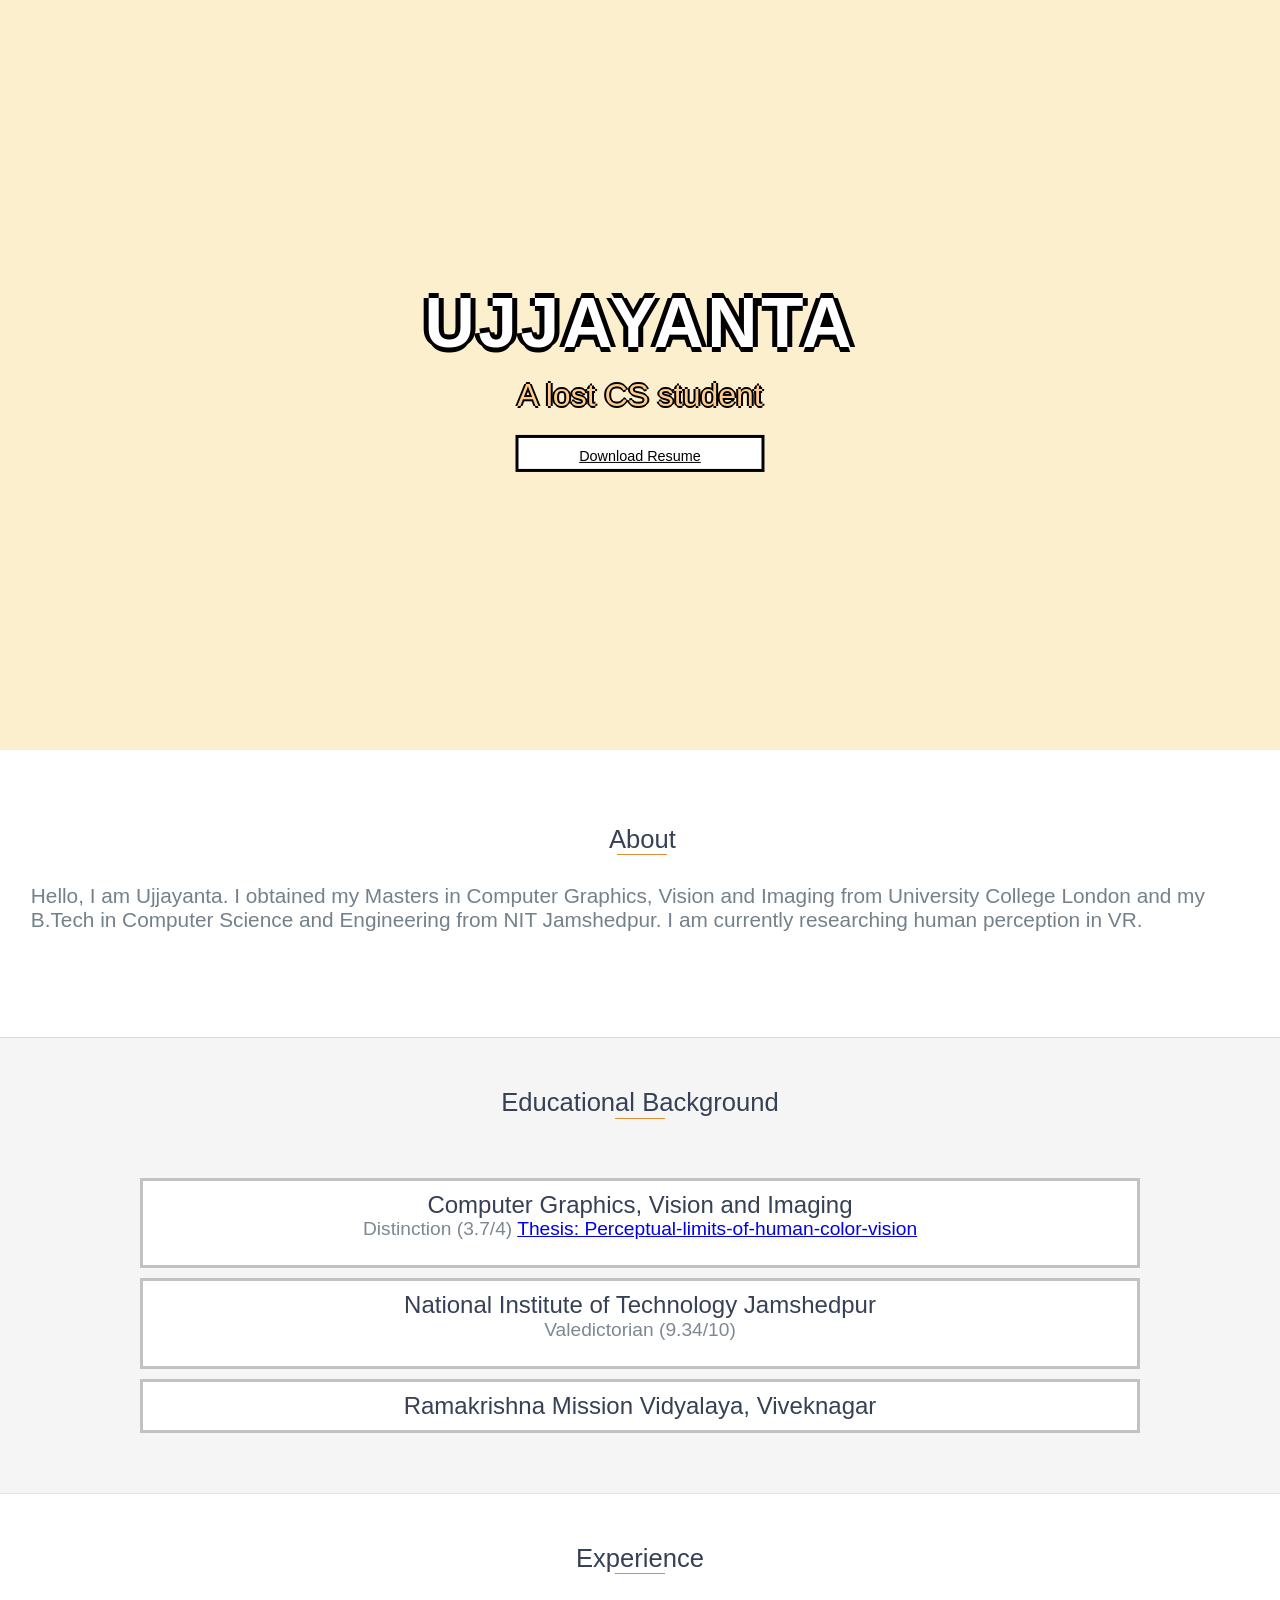
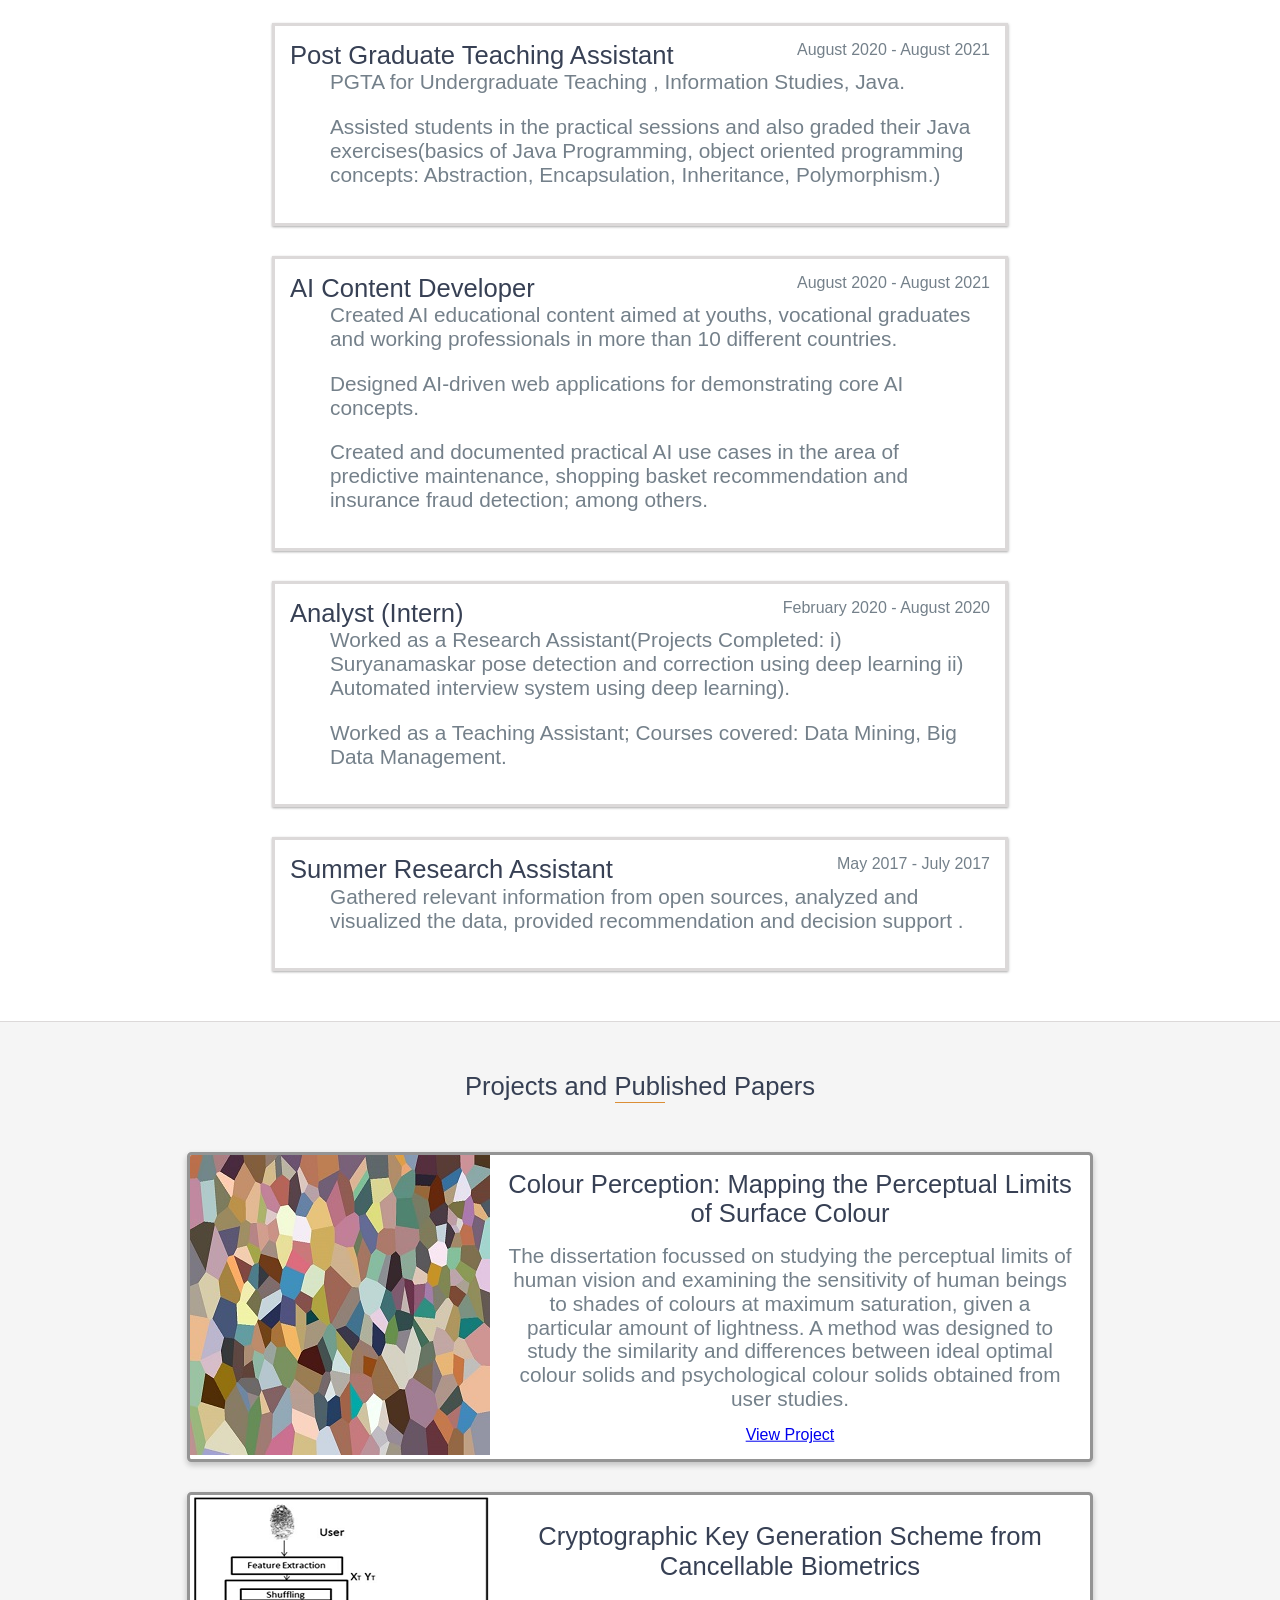
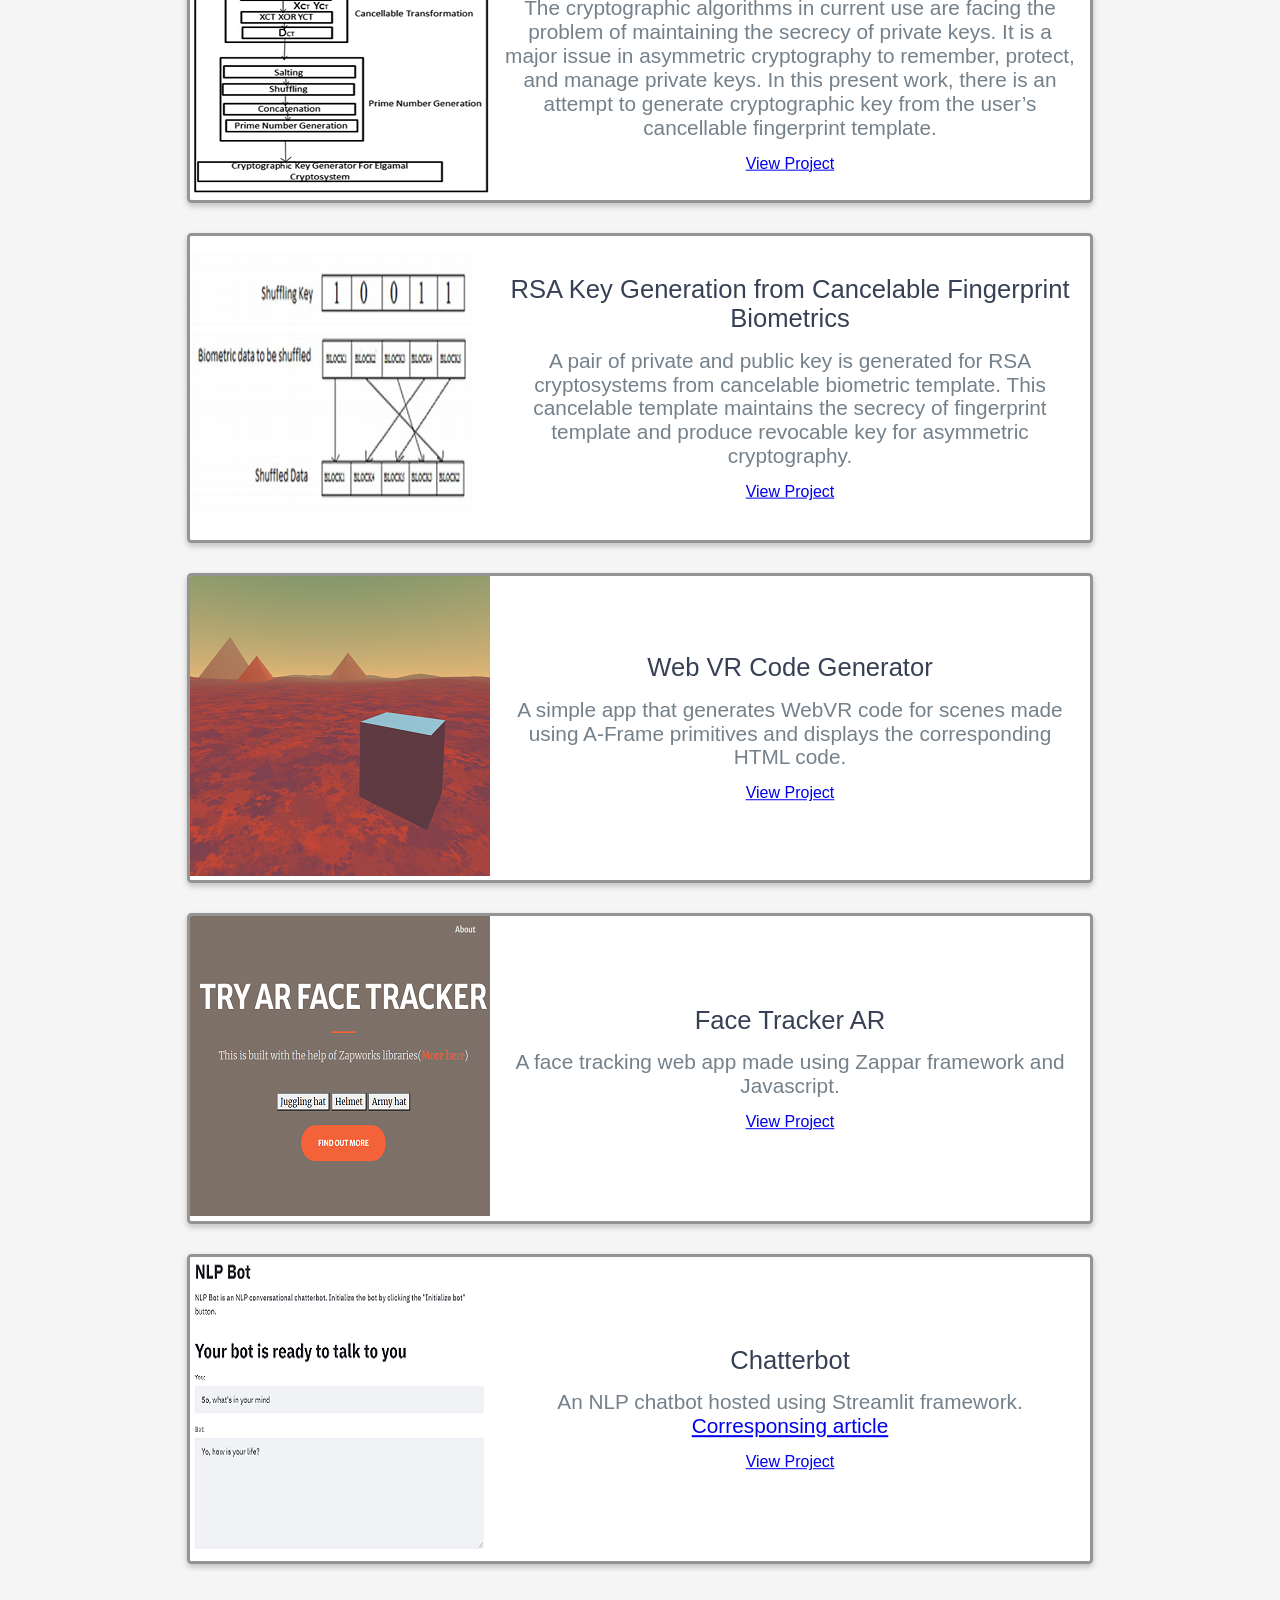
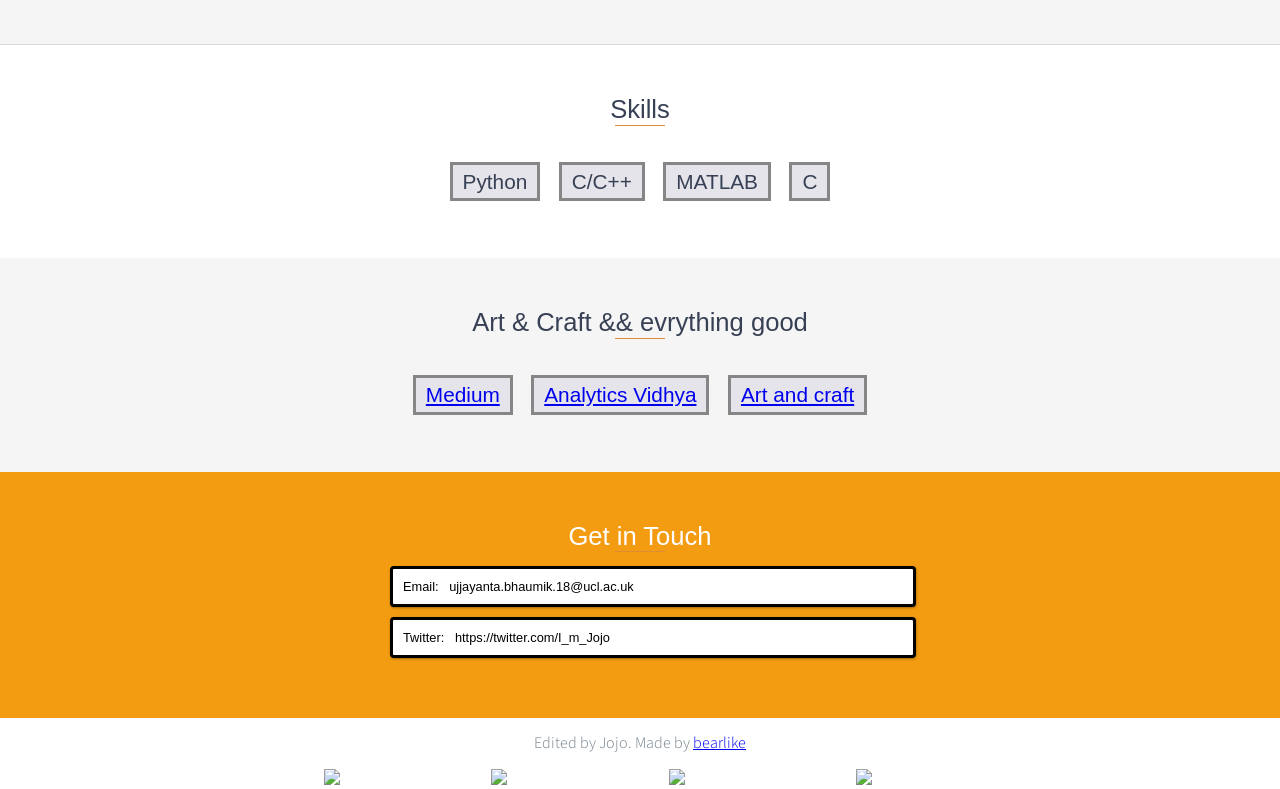
==== index.html @ 1cc75ce1 "Add files via upload" ====
<!--
Title: Pixel Portfolio Index HTML File
Author: Krishnakanth Alagiri (KK)
Repo: https://github.com/KrishnaAlagiri/Pixel-Portfolio-Webite
Issues: https://github.com/KrishnaAlagiri/Pixel-Portfolio-Webite/issues
Description: This file contains all structure of my portfolio page
-->
<!DOCTYPE html>
<head>
  <meta charset="utf-8">
  <title>Jojo | Hello
  </title>
  <meta http-equiv="X-UA-Compatible" content="IE=edge">
  <meta name="description" content="Lorem ipsum dolor sit amet, consectetur adipiscing elit. Aenean finibus velit eget nibh mollis interdum.">
  <meta name="viewport" content="width=device-width, initial-scale=1">
  <link rel="shortcut icon" href="favicon.ico" type="image/x-icon">
  <link rel="icon" href="favicon.ico" type="image/x-icon">
  <link rel="stylesheet" href="libs/font-awesome/css/font-awesome.min.css">
  <link rel="stylesheet" href="assets/css/styles.css">
  <link rel="stylesheet" href="assets/css/effects.css">
  <link rel="stylesheet" href="assets/css/retro.css">
</head>
<body>
  <section id="top" class="hero">
    <div id="hero-overlay">
      <section class="navigation">
        <header>
        </header>
      </section>
      <span id="to-top">
        <div class="down-arrow floating-arrow">
          <a href="#about">
            <i class="fa fa-chevron-down" aria-hidden="true">
            </i>
          </a>
        </div>
        <div class="hero-text" id="fadein hero-overlay">
          <h1>Ujjayanta
          </h1>
          <h2>A lost CS student
          </h2>
          <br>
          <a href="#" class="btn">Download Resume
          </a>
        </div>
        </div>
      </span>
  </section>
  <section id="about">
    <h2 class="heading">About
    </h2>
    <p>Hello, I am Ujjayanta. I obtained my Masters in Computer Graphics, Vision and Imaging from University College London and my B.Tech in Computer Science and Engineering from NIT Jamshedpur. I am currently researching human perception in VR.
		</p>
  </section>
  <div id="education" class="background-alt">
    <h2 class="heading">Educational Background
    </h2>
    <div id="education-timeline">
      <div data-date="September 2018 – September 2019">
        <h3>Computer Graphics, Vision and Imaging
        </h3>
        <h4>Distinction (3.7/4) <a href ="https://github.com/jojo96/Perceptual-limits-of-human-color-vision/blob/master/Thesis_Jojo.pdf" target="_blank">Thesis: Perceptual-limits-of-human-color-vision</a>
        </h4>
      </div>
      <div data-date="August 2014 – June 2018">
        <h3>National Institute of Technology Jamshedpur
        </h3>
        <h4>Valedictorian (9.34/10)
        </h4>
      </div>
	  <div data-date="August 2014 – June 2018">
        <h3>Ramakrishna Mission Vidyalaya, Viveknagar
        </h3>
      </div>
    </div>
  </div>
  <div id="x-education">
    <h2 class="heading">Experience
    </h2>
	<div class="x-education-block shadow">
      <h3>Post Graduate Teaching Assistant
      </h3>
      <span class="x-education-date">August 2020 - August 2021
      </span>
      <h4>
	  <ol>PGTA for Undergraduate Teaching , Information Studies, Java.</ol>
	  <ol>Assisted students in the practical sessions and also graded their Java exercises(basics of Java Programming, object oriented programming concepts: Abstraction, Encapsulation, Inheritance, Polymorphism.)</ol>
	   </h4>
    </div>	
    <div class="x-education-block shadow">
      <h3>AI Content Developer
      </h3>
      <span class="x-education-date">August 2020 - August 2021
      </span>
      <h4>
	  <ol>Created AI educational content aimed at youths, vocational graduates and working professionals in more than 10 different countries.</ol>
	  <ol>Designed AI-driven web applications for demonstrating core AI concepts.</ol>
	  <ol>Created and documented practical AI use cases in the area of predictive maintenance, shopping basket recommendation and insurance fraud detection; among others.</ol>
      </h4>
    </div>
    <div class="x-education-block shadow">
      <h3>Analyst (Intern)
      </h3>
      <span class="x-education-date">February 2020 - August 2020
      </span>
      <h4>
	  <ol>Worked as a Research Assistant(Projects Completed: i) Suryanamaskar pose detection and correction using deep learning ii) Automated interview system using deep learning).</ol>
	  <ol>Worked as a Teaching Assistant; Courses covered: Data Mining, Big Data Management.</ol>
      </h4>
    </div>
	<div class="x-education-block shadow">
      <h3>Summer Research Assistant
      </h3>
      <span class="x-education-date">May 2017 - July 2017
      </span>
      <h4>
	  <ol>Gathered relevant information from open sources, analyzed and visualized the data, provided recommendation and decision support .</ol>
      </h4>
    </div>
  </div>
  <div id="projects" class="background-alt">
    <h2 class="heading">Projects and Published Papers
    </h2>
    <div class="container">
      <div class="row">
	  <div class="project shadow-large">
          <div class="project-image">
            <img src="assets/img/w1.jpg" alt="Lorem ipsum dolor sit" />
          </div>
          <div class="project-info">
            <h3>Colour Perception: Mapping the Perceptual Limits of Surface Colour
            </h3>
            <p>The dissertation focussed on studying the perceptual limits of human vision and examining the sensitivity of human beings to shades of colours at maximum saturation, given a particular amount of lightness. A method was designed to study the similarity and differences between ideal optimal colour solids and psychological colour solids obtained from user studies.
            </p>
            <a href="https://github.com/jojo96/Perceptual-limits-of-human-color-vision/blob/master/Thesis_Jojo.pdf">View Project
            </a>
          </div>
        </div>
		<div class="project shadow-large">
          <div class="project-image">
            <img src="assets/img/w2.png" alt="Lorem ipsum dolor sit" />
          </div>
          <div class="project-info">
            <h3>Cryptographic Key Generation Scheme from Cancellable Biometrics
            </h3>
            <p>The cryptographic algorithms in current use are facing the problem of maintaining the secrecy of private keys. It is a major issue in asymmetric cryptography to remember, protect, and manage private keys. In this present work, there is an attempt to generate cryptographic key from the user’s cancellable fingerprint template.
            </p>
            <a href="https://link.springer.com/chapter/10.1007%2F978-981-10-7871-2_26">View Project
            </a>
          </div>
        </div>
		<div class="project shadow-large">
          <div class="project-image">
            <img src="assets/img/w3.png" alt="Lorem ipsum dolor sit" />
          </div>
          <div class="project-info">
            <h3>RSA Key Generation from Cancelable Fingerprint Biometrics
            </h3>
            <p>A pair of private and public key is generated for RSA cryptosystems from cancelable biometric template. This cancelable template maintains the secrecy of fingerprint template and produce revocable key for asymmetric cryptography.
            </p>
            <a href="https://ieeexplore.ieee.org/document/8463959">View Project
            </a>
          </div>
        </div>
        <div class="project shadow-large">
          <div class="project-image">
            <img src="assets/img/webar.png" alt="Lorem ipsum dolor sit" />
          </div>
          <div class="project-info">
            <h3>Web VR Code Generator
            </h3>
            <p>A simple app that generates WebVR code for scenes made using A-Frame primitives and displays the corresponding HTML code.
            </p>
            <a href="https://share.streamlit.io/jojo96/webvrcodegenerator/main/ar.py">View Project
            </a>
          </div>
        </div>
        <div class="project shadow-large">
          <div class="project-image">
            <img src="assets/img/webar2.png" alt="Lorem ipsum dolor sit" />
          </div>
          <div class="project-info">
            <h3>Face Tracker AR
            </h3>
            <p>A face tracking web app made using Zappar framework and Javascript.
            </p>
            <a href="https://jojo96.github.io/Ar-face-tracker/">View Project
            </a>
          </div>
		 </div>
		  <div class="project shadow-large">
          <div class="project-image">
            <img src="assets/img/webar3.png" alt="Lorem ipsum dolor sit" />
          </div>
          <div class="project-info">
            <h3>Chatterbot
            </h3>
            <p>An NLP chatbot hosted using Streamlit framework. <a href = "https://medium.com/analytics-vidhya/chatbot-tutorial-using-streamlit-d8af6a21d80d">Corresponsing article</a> 
            </p>
            <a href="https://github.com/jojo96/Chatterbot-Streamlit">View Project
            </a>
          </div>
        </div>
      </div>
    </div>
  </div>
  <div id="skills">
    <h2 class="heading">Skills
    </h2>
    <ul>
      <li>Python
      </li>
      <li>C/C++
      </li>
      <li>MATLAB
      </li>
      <li>C
      </li>
      
    </ul>
  </div>
  <div id="skills" class="background-alt">
    <h2 class="heading">Art & Craft && evrything good
    </h2>
    <ul>
      <li><a href="https://medium.com/@jojo96">Medium</a>
      </li>
      <li><a href="https://www.analyticsvidhya.com/blog/author/ujjayanta/">Analytics Vidhya</a>
      </li>
      <li><a href = "https://www.instagram.com/crafts_jojo/">Art and craft</a>
      </li>
    </ul>
  </div>
  <div id="contact-me">
    <div id="contact-me-overlay">
      <h2 class="heading">Get in Touch
      </h2>
      <div id="contact-me-form">
        <form method="POST" action="about_blank">
          <input type="email" class="shadow" name="_replyto" placeholder="Email:   ujjayanta.bhaumik.18@ucl.ac.uk" readonly required>
          <input type="twitter" class="shadow" name="_replyto" placeholder="Twitter:   https://twitter.com/I_m_Jojo" readonly required>
          </textarea>
          
        </form>
      </div>
    </div>
  </div>
  <footer>
    </span>
  <div class="mobile">
   <p>
      Edited by Jojo. Made by
      <a href="https://github.com/KrishnaAlagiri/Pixel-Portfolio-Webite">
        bearlike
          </a>
       
    </p>
    <div class="social-mob">
      <a href="https://github.com/jojo96" target="_blank">
        <img src="assets\img\icons\GitHub.png" alt="Your_Name - GitHub">
      </a>
      <a href="https://www.linkedin.com/in/ujjayanta-bhaumik/" target="_blank">
        <img src="assets\img\icons\LinkedIn.png" alt="Your_Name - LinkedIn">
      </a>
      <a href="https://www.instagram.com/i_m_jojo96/" target="_blank">
        <img src="assets\img\icons\Instagram.png" alt="Your_Name - Instagram">
      </a>
      <a href="mailto:ujjayanta.bhaumik.18@ucl.ac.uk" target="_blank">
        <img src="assets\img\icons\Mail.png" alt="Jojo's Mail">
        </div>
    </div>
    <span id="to-top">
      <div class="up-arrow floating-arrow">
        <a href="#top">
          <i class="fa fa-chevron-up" aria-hidden="true">
          </i>
        </a>
      </div>
      </footer>
    <script src="https://ajax.googleapis.com/ajax/libs/jquery/1.12.4/jquery.min.js">
    </script>
    </body>
  </html>
---- assets/css/styles.css ----
/*
*	 Title: Pixel Portfolio Stylesheet
*  Author: Krishnakanth Alagiri (KK)
*  Repo: https://github.com/KrishnaAlagiri/Pixel-Portfolio-Webite
*  Issues: https://github.com/KrishnaAlagiri/Pixel-Portfolio-Webite/issues
*  Description: This file contains all the styles associated with the page
*/
/* General Attributes */
@import url('https://fonts.googleapis.com/css?family=Roboto:300,900|Source+Sans+Pro:300,400');
@font-face {
font-family: "retro";
src: url("../../libs/fonts/Pixel-Miners.otf") format("opentype");
}
@font-face {
font-family: "retro1";
src: url("../../libs/fonts/dpcomic.ttf") format("truetype");
}
html {
scroll-behavior: smooth;
font-size: 18px;
-webkit-font-smoothing: antialiased;
cursor: URL("../../assets/img/cursor/cursor.png"), auto !important;
}
body {
margin: 0;
padding: 0;
border: none;
font-family: 'retro1', sans-serif;
line-height: 1.15;
font-size: 16px;
}
.background-alt {
background: #F5F5F5;
margin: 0;
padding: 0;
border: none;
}
.shadow {
box-shadow: 1px 1px 3px rgba(0, 0, 0, 0.12), 0px 1px 2px rgba(0, 0, 0, 0.24);
}
.shadow-large {
box-shadow: 0px 3px 6px rgba(0, 0, 0, 0.08), 0px 3px 6px rgba(0, 0, 0, 0.15);
}
.heading {
position: relative;
display: inline-block;
font-family: 'retro', sans-serif;
font-size: 1.6em;
font-weight: 300;
margin: 0 0 30px 0;
}
.heading:after {
position: absolute;
content: '';
top: 100%;
height: 1px;
width: 50px;
left: 0;
right: 0;
margin: 0 auto;
background: #db8e35;
}
.btn {
color:inherit;
font-family: "retro", sans-serif;
font-size: 0.9em;
background: white;
padding: 0.3rem 3.4rem;
border: 3px solid black;
margin-right: 2.6rem;
box-shadow: 0 0 0 black;
transition: all 0.2s;
padding-top: 10px;
}
.btn:last-child {
margin: 0;
}
a, .slider {
cursor: URL("../../assets/img/cursor/cursor-click.png"), auto;
}
.btn:hover {
box-shadow: 0.4rem 0.4rem 0rem black;
cursor: URL("../../assets/img/cursor/cursor-click.png"), auto;
/*transform: translate(-0.4rem, -0.4rem);*/
}
.btn:active {
box-shadow: 0 0 0 black;
transform: translate(0, 0);
cursor: URL("../../assets/img/cursor/cursor-click.png"),active;
}
/* Hero section */
.hero {
min-height: 750px;
background: url("../../assets/img/hero-min.gif") center center;
-webkit-background-size: cover;
-moz-background-size: cover;
-o-background-size: cover;
background-size: cover;
position: relative;
text-align: center;
align-items: center;
}
.hero .down-arrow a{
color: #fff;
font-size: 30px;
position: absolute;
bottom: 30px;
left: 50%;
animation: pulsate 1.4s ease;
animation-iteration-count: infinite;
padding-top: 5px
}
.hero .down-arrow a:hover {
color: #fff;
text-shadow: 2px 2px 4px rgba(128, 49, 0, 0.8);
transition:.5s ease all;
}
.hero-text {
position:absolute;
z-index:10;
top:50%;
left:50%;
transform:translate(-50%, -50%);
text-align:center;
}
.hero-text h1, .hero-text h2 {
margin:0;
color: #fff;
}
.hero-text h1 {
color:#fff;
font-family: "retro", sans-serif;
font-weight:900;
font-size:4.35em;
text-transform:uppercase;
letter-spacing:0.05em;
line-height:1.1em;
margin-bottom:15px;
text-shadow: -5px 0 black, 0 5px black, 5px 0 black, 0 -5px black;
}
.hero-text h2 {
color:#1a1611;
font-family: "retro", sans-serif;
font-weight:400;
font-size:2em;
color: #ffca8a;
text-shadow: -2px 0 black, 0 2px #000, 2px 0 #000, 0 -2px #000;
margin-bottom:15px
}
#hero-overlay {
position:absolute;
height:100%;
width:100%;
top right bottom left:0;
background:rgba(236, 175, 8, 0.2);
}
/* About Section */
#about {
display: flex;
align-items: center;
justify-content: center;
margin: 0 auto;
padding: 75px 5px;
padding-left: 200px;
border-bottom: 1px solid #dcd9d9;
font-family: 'retro1', sans-serif;
}
#about h2 {
color: #374054;
position:absolute;
align-items: center;
justify-content: center;
text-align: left;
z-index:10;
top:50%;
left:0%;
text-align:center;
float: left;
width: 33.33%;
position: relative;
padding-left: 15px;
padding-right: 15px;
min-height: 1px;
font-size: 1.6em;
}
#about p {
color: #74808a;
margin: 0;
padding-bottom: 30px;
padding-right: 11em;
font-size: 1.3em;
}
/* education Section */
#education {
padding: 50px 15px;
text-align: center;
border-bottom: 1px solid #e4e4e4;
}
#education h2 {
color: #374054;
}
#education-timeline {
margin: 30px auto 0 auto;
position: relative;
max-width: 1000px;
}
#education-timeline div {
background: #fff;
padding: 10px;
margin-bottom: 10px;
border: 3px solid #c2c2c2
}
#education-timeline h3 {
font-size: 1.5em;
font-weight: 300;
color: #374054;
display: inline-block;
margin: 0;
}
#education-timeline h4 {
font-size: 1.2em;
font-weight: 300;
color: #7e8890;
margin: 0 0 15px 0;
}
#education-timeline p {
color: #74808a;
font-size: 0.9em;
margin: 0;
}
#education-timeline:before,#education-timeline:after {
content: none;
}
/* x(xtra)education Section */
#x-education {
padding: 50px 15px 20px 15px;
border-bottom: 1px solid #dcd9d9;
text-align: center
}
#x-education h2 {
color: #374054;
margin-bottom: 50px;
}
.x-education-block {
max-width: 700px;
margin: 0 auto 30px auto;
padding: 15px;
border: 3px solid #dcd9d9;
text-align: left;
}
.x-education-block h3 {
font-weight: 500;
float: left;
margin: 0;
color: #374054;
font-size: 1.6em;
}
.x-education-block span {
color: #74808a;
float: right;
}
.x-education-block h4 {
color: #74808a;
clear: both;
font-weight: 500;
margin: 0 0 15px 0;
font-size: 1.3em;
}
.x-education-block p,.x-education-block ul {
margin: 0;
color: #74808a;
font-size: inherit;
font-size: 1.3em;
}
.x-education-block ul {
padding: 0 0 0 15px;
font-size: 1.3em;
}
/* projects Section */
#projects {
padding: 50px 15px;
border-bottom: 1px solid #dcd9d9;
text-align: center;
}
#projects h2 {
color: #374054;
margin-bottom: 50px;
}
.project {
position: relative;
max-width: 900px;
margin: 0 auto 30px auto;
overflow: hidden;
background: #fff;
border-radius: 4.5px;
border: 3px solid #949494;
}
.project-image {
float: left;
}
.project-cc-image {
min-width: 300px;
min-height: 300px;
background-position: center center;
background-size: cover;
background-repeat: no-repeat;
}
.project-image img:before {
content: ' ';
position: absolute;
background-image: url("../../assets/img/fallback.jpg");
display: inline-block;
min-width: 300px;
min-height: 300px;
background-repeat: no-repeat;
}
.project-info {
position: absolute;
top: 50%;
transform: translateY(-50%);
margin-left: 300px;
padding: 15px
}
.project-info h3 {
font-size: 1.6em;
font-weight: 300;
color: #374054;
margin: 0 0 15px 0;
}
.project-info p {
color: #74808a;
margin: 0 0 15px 0;
font-size: 1.3em;
}
#more-projects {
display: none;
}
/* skills Section */
#skills {
padding: 50px 15px;
text-align: center;
}
#skills h2 {
color: #374054;
margin-bottom: 30px;
}
#skills ul {
display: block;
margin: 0 auto;
padding: 0;
max-width: 800px;
}
#skills li {
display: inline-block;
margin: 7px;
padding: 5px 10px;
color: #374054;
background: #e4e4ea;
list-style: none;
font-size: 1.3em;
border: 3px solid #868687;
}
/* contact Section */
#contact-me {
padding: 50px 15px;
/*Blue Just in case*/
/*background:#3498db;*/
/*Orange (alt. #ffa500)*/
background: #f39c12;
text-align: center;
background-image: url("../../assets/img/contact_us.jpg");
}
#contact-me h2 {
margin: 0 0 15px 0;
color: #fff;
font-weight: 500;
}
#contact-me-form {
max-width: 500px;
margin: 0 auto;
}
#contact-me-form input,#contact-me-form textarea {
display: block;
width: 100%;
padding: 10px;
border-radius: 4px;
border: none;
margin-bottom: 10px;
font-size: 0.8em;
/*Red Textbox Colour*/
background: #aa381c;
color: #fff;
transition: .5s ease all;
}
#contact-me-form textarea {
height: 150px;
}
#contact-me-form button {
display: block;
width: 105%;
}
#contact-me-form input:focus,#contact-me-form textarea:focus,#contact-me-form textarea:hover,#contact-me-form input:hover {
outline: none;
color: #b35542;
}
#contact-me-form input::-webkit-input-placeholder,#contact-me-form textarea::-webkit-input-placeholder {
color: #f2f2f2;
}
#contact-me-form textarea,#contact-me-form input {
color:inherit;
font-family: "retro", sans-serif;
background: white;
margin-right: 2.6rem;
border: 3px solid black;
}
#contact-me-form textarea:focus,#contact-me-form input:focus,#contact-me-form textarea:hover,#contact-me-form input:hover{
cursor: URL("../../assets/img/cursor/cursor-edit.png"), auto;
}
#contact-me-form textarea:focus,#contact-me-form input:focus {
border: 3px solid #209cee;
box-shadow: 0 0 0 #209cee;
}
#contact-me-form input::-webkit-input-placeholder,#contact-me-form textarea::-webkit-input-placeholder {
color: #000;
}
/* Footer Section */
footer {
font-family: 'Source Sans Pro', sans-serif;
text-align: center;
position: relative;
clear: both;
color: #74808a;
font-size: 16px;
font-weight: 300;
z-index: 10;
height: 3em;
margin-top: 0em;
}
.copyright {
padding-top: 20px;
}
.copyright p {
margin: 0;
color: #74808a;
}
.up-arrow a {
color: #000;
font-size: 20px;
}
.up-arrow a:hover {
color: #f39c12;
text-shadow: 2px 2px 4px rgba(128, 49, 0, 0.3);
}
.love {
color:rgb(255, 0, 42);
animation-name: Heartbeat;
animation-duration: 1s;
animation-iteration-count: infinite;
animation-timing-function: linear;
}
footer p{
align-content: center;
}
footer table{
table-layout: fixed;
font-family: 'Source Sans Pro', sans-serif;
font-size: 16px;
position: relative;
text-align: center;
align-items: center;
width: 100%;
}
.social {
text-align: right;
/*	margin-top: -3.7em;	*/
}
.social a {
color: #74808a;
font-size: 1.25em;
padding: 10px;
display: inline-block;
}
.social-mob img{
width: 1.8em;
height: 1.8em;
padding-right: 16px;
}
.social-mob a{
color: #FFFFFF;
text-decoration: none;
}
.social-mob img:hover {
transition:.3s ease all;
text-shadow: 2px 2px 4px rgba(128, 49, 0, 0.05);
}
/* Switch */
.switch {
position: absolute;
top: 35px;
right: 35px;
display: inline-block;
width: 60px;
height: 34px;
border: 3px solid #2e2e2e;
}
.switch input {
opacity: 0;
width: 0;
height: 0;
}
.slider {
position: absolute;
cursor: pointer;
top: 0;
left: 0;
right: 0;
bottom: 0;
background-color: #ccc;
-webkit-transition: .4s;
transition: .4s;
}
.slider:before {
position: absolute;
content: "";
height: 26px;
width: 26px;
left: 0px;
bottom: 1px;
background-color: white;
-webkit-transition: .4s;
transition: .4s;
border: 3px solid #2e2e2e;
}
input:checked + .slider {
background-color: #209cee;
}
input:focus + .slider {
box-shadow: 0 0 1px #209cee;
}
input:checked + .slider:before {
-webkit-transform: translateX(26px);
-ms-transform: translateX(26px);
transform: translateX(26px);
}
/* Switch */
.switch {
position: absolute;
top: 35px;
right: 35px;
display: inline-block;
width: 60px;
height: 34px;
}
.switch input {
opacity: 0;
width: 0;
height: 0;
}
.slider {
position: absolute;
cursor: pointer;
top: 0;
left: 0;
right: 0;
bottom: 0;
background-color: #ccc;
-webkit-transition: .4s;
transition: .4s;
}
.slider:before {
position: absolute;
content: "";
height: 26px;
width: 26px;
left: 4px;
bottom: 4px;
background-color: white;
-webkit-transition: .4s;
transition: .4s;
}
input:checked + .slider {
background-color: #2196F3;
}
input:focus + .slider {
box-shadow: 0 0 1px #2196F3;
}
input:checked + .slider:before {
-webkit-transform: translateX(26px);
-ms-transform: translateX(26px);
transform: translateX(26px);
}
/* @media queries */
/* Tablets (Mostly iPads, 992px and below) */
@media only screen and (max-width: 1425px){
#about {
display: block;
position: relative;
padding-left: 10px;
text-align: center;
width: auto;
float: none;
}
#about h2 {
text-align: center;
width: auto;
float: none;
}
#about p {
text-align: left;
width: auto;
float: none;
padding-right: 1em;
padding-left: 1em;
}
}
/* If the orientation of the screen is Portrait */
@media only screen and (orientation: Portrait) {
.btn {
color:inherit;
font-family: "retro", sans-serif;
font-size: 0.9em;
background: white;
padding: 0.3rem 3.4rem;
border: 3px solid black;
margin-right: 2.6rem;
box-shadow: 0 0 0 black;
transition: all 0.2s;
}
.hero-text h1 {
font-size:2em;
letter-spacing:0.05em;
line-height:1.25em;
margin-bottom:15px;
text-shadow: -2.5px 0 black, 0 2.5px black, 2.5px 0 black, 0 -2.5px black;
}
.hero{
background: url("../../assets/img/hero-mob.jpg") center center;
}
.hero-text h2 {
font-size:1em;
margin-bottom:15px;
}
.project-image {
display: none;
}
.project-info {
position: relative;
margin: 0;
padding: 30px 15px;
top: auto;
transform: none;
}
#contact-me-form {
width: 70%;
}
.desktop {
display: none;
}
.social {
display: none;
}
.mobile {
display: inline-block ;
text-align: center;
}
footer table{
display: none;
}
.social-mob {
text-align: right;
display: inline-block;
/*	margin-top: -3.7em;	*/
}
.social-mob a {
color: #74808a;
font-size: 1.25em;
padding: 10px;
display: inline-block;
}
.social-mob a:hover {
color: #f39c12;
transition:.3s ease all;
}
}
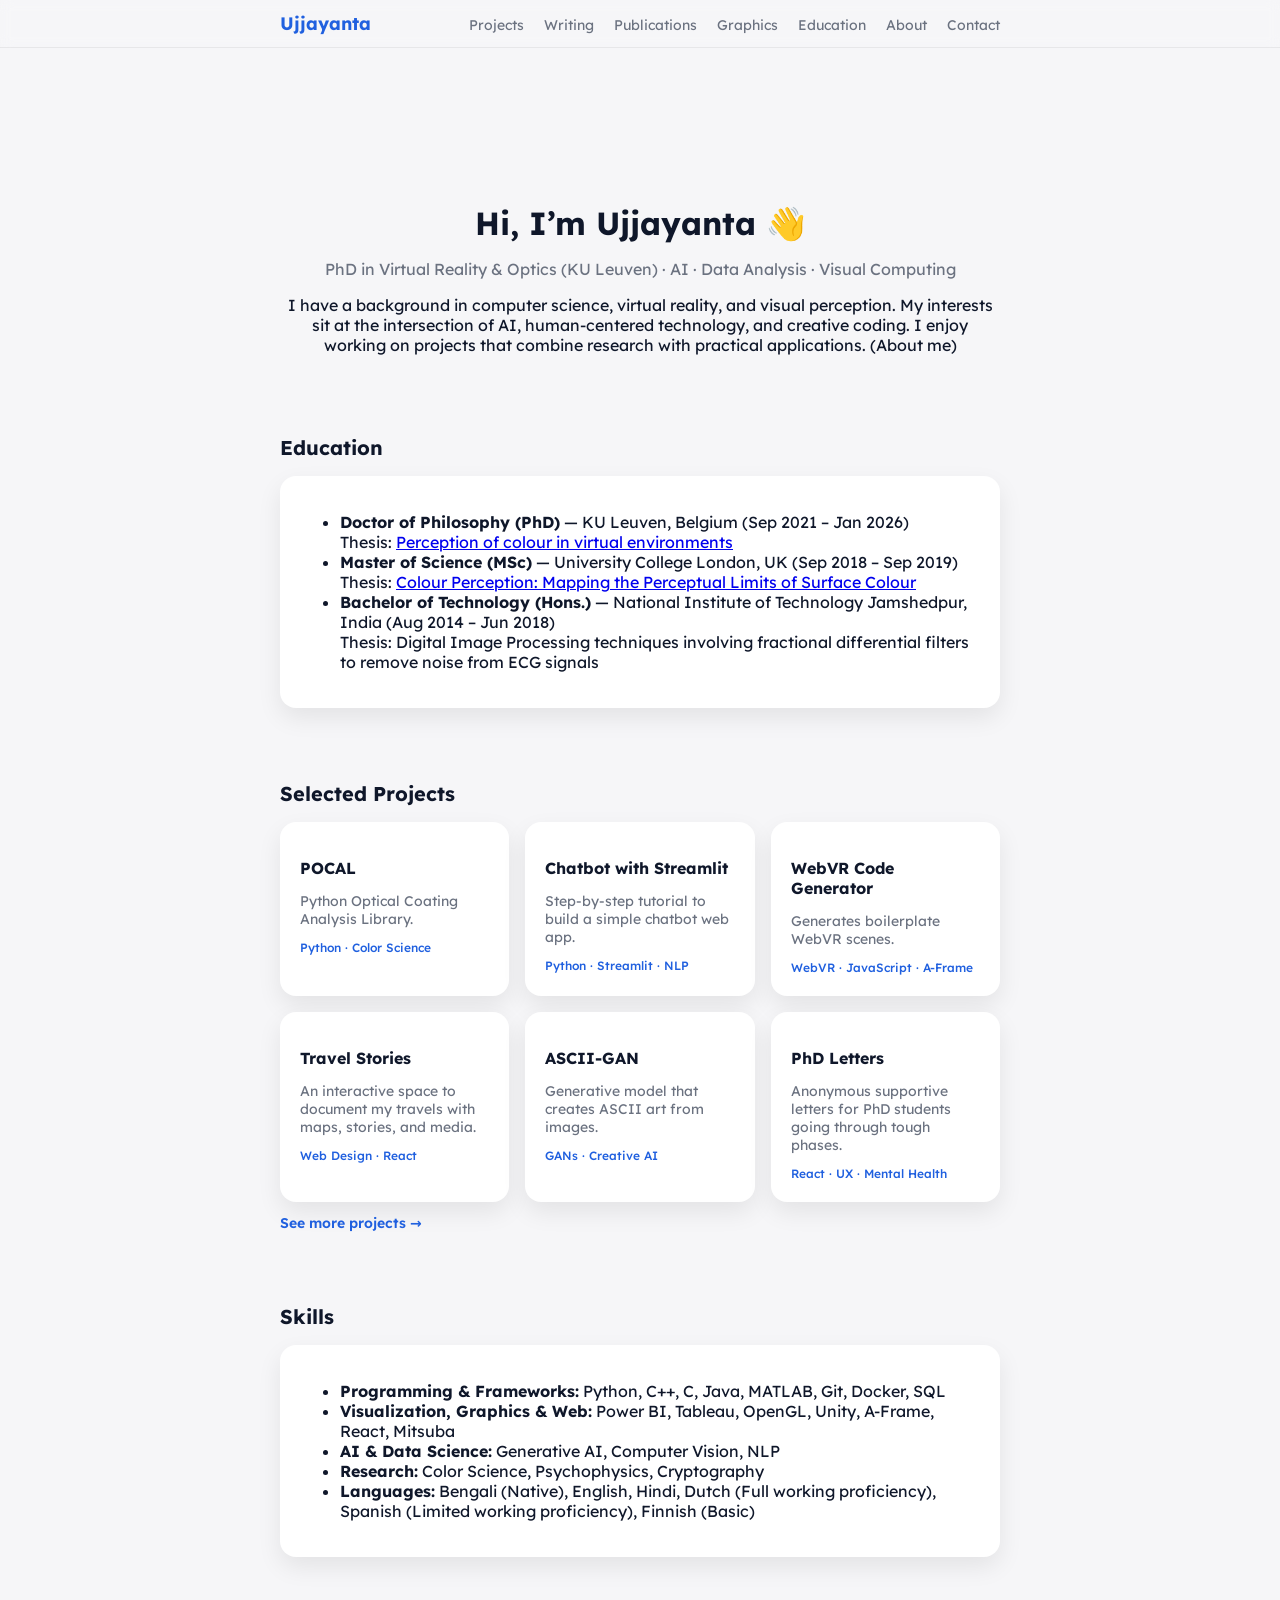
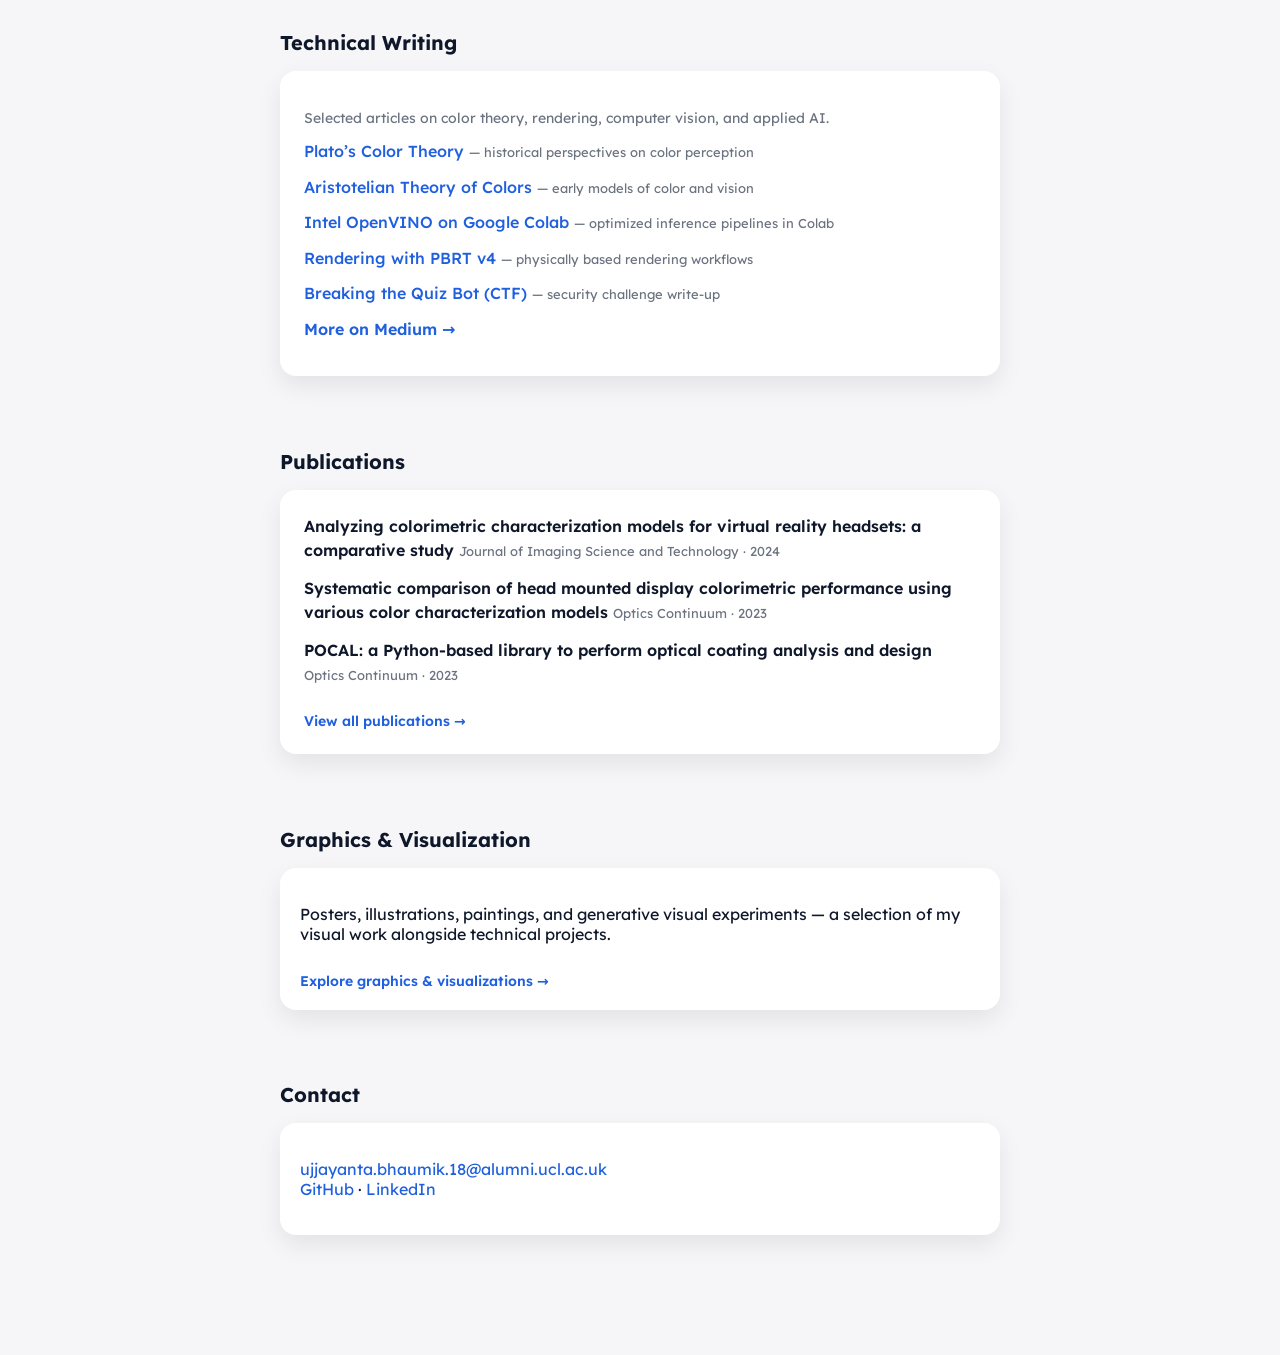
==== commit 35a8b397: "Remove old site and deploy new portfolio" ====
--- a/index.html
+++ b/index.html
@@ -1,283 +1,250 @@
-<!--
-Title: Pixel Portfolio Index HTML File
-Author: Krishnakanth Alagiri (KK)
-Repo: https://github.com/KrishnaAlagiri/Pixel-Portfolio-Webite
-Issues: https://github.com/KrishnaAlagiri/Pixel-Portfolio-Webite/issues
-Description: This file contains all structure of my portfolio page
--->
 <!DOCTYPE html>
-<head>
-  <meta charset="utf-8">
-  <title>Jojo | Hello
-  </title>
-  <meta http-equiv="X-UA-Compatible" content="IE=edge">
-  <meta name="description" content="Lorem ipsum dolor sit amet, consectetur adipiscing elit. Aenean finibus velit eget nibh mollis interdum.">
-  <meta name="viewport" content="width=device-width, initial-scale=1">
-  <link rel="shortcut icon" href="favicon.ico" type="image/x-icon">
-  <link rel="icon" href="favicon.ico" type="image/x-icon">
-  <link rel="stylesheet" href="libs/font-awesome/css/font-awesome.min.css">
-  <link rel="stylesheet" href="assets/css/styles.css">
-  <link rel="stylesheet" href="assets/css/effects.css">
-  <link rel="stylesheet" href="assets/css/retro.css">
-</head>
-<body>
-  <section id="top" class="hero">
-    <div id="hero-overlay">
-      <section class="navigation">
-        <header>
-        </header>
-      </section>
-      <span id="to-top">
-        <div class="down-arrow floating-arrow">
-          <a href="#about">
-            <i class="fa fa-chevron-down" aria-hidden="true">
-            </i>
-          </a>
-        </div>
-        <div class="hero-text" id="fadein hero-overlay">
-          <h1>Ujjayanta
-          </h1>
-          <h2>A lost CS student
-          </h2>
-          <br>
-          <a href="#" class="btn">Download Resume
-          </a>
-        </div>
-        </div>
-      </span>
-  </section>
-  <section id="about">
-    <h2 class="heading">About
-    </h2>
-    <p>Hello, I am Ujjayanta. I obtained my Masters in Computer Graphics, Vision and Imaging from University College London and my B.Tech in Computer Science and Engineering from NIT Jamshedpur. I am currently researching human perception in VR.
-		</p>
-  </section>
-  <div id="education" class="background-alt">
-    <h2 class="heading">Educational Background
-    </h2>
-    <div id="education-timeline">
-      <div data-date="September 2018 – September 2019">
-        <h3>Computer Graphics, Vision and Imaging
-        </h3>
-        <h4>Distinction (3.7/4) <a href ="https://github.com/jojo96/Perceptual-limits-of-human-color-vision/blob/master/Thesis_Jojo.pdf" target="_blank">Thesis: Perceptual-limits-of-human-color-vision</a>
-        </h4>
+<html lang="en">
+  <head>
+    <meta charset="UTF-8" />
+    <meta name="viewport" content="width=device-width, initial-scale=1.0"/>
+    <title>Ujjayanta Bhaumik – Portfolio</title>
+    <link rel="stylesheet" href="theme.css" />
+    <link rel="stylesheet" href="portfolio.css" />
+  </head>
+  <body>
+    <header class="header">
+      <div class="header-inner">
+        <div class="brand">Ujjayanta</div>
+        <nav class="nav-links">
+          <a href="#projects">Projects</a>
+          <a href="#writing">Writing</a>
+          <a href="#publications">Publications</a>
+          <a href="graphics.html">Graphics</a>
+          <a href="#education">Education</a>
+          <a href="#about">About</a>
+          <a href="#contact">Contact</a>
+        </nav>
       </div>
-      <div data-date="August 2014 – June 2018">
-        <h3>National Institute of Technology Jamshedpur
-        </h3>
-        <h4>Valedictorian (9.34/10)
-        </h4>
-      </div>
-	  <div data-date="August 2014 – June 2018">
-        <h3>Ramakrishna Mission Vidyalaya, Viveknagar
-        </h3>
-      </div>
-    </div>
-  </div>
-  <div id="x-education">
-    <h2 class="heading">Experience
-    </h2>
-	<div class="x-education-block shadow">
-      <h3>Post Graduate Teaching Assistant
-      </h3>
-      <span class="x-education-date">August 2020 - August 2021
-      </span>
-      <h4>
-	  <ol>PGTA for Undergraduate Teaching , Information Studies, Java.</ol>
-	  <ol>Assisted students in the practical sessions and also graded their Java exercises(basics of Java Programming, object oriented programming concepts: Abstraction, Encapsulation, Inheritance, Polymorphism.)</ol>
-	   </h4>
-    </div>	
-    <div class="x-education-block shadow">
-      <h3>AI Content Developer
-      </h3>
-      <span class="x-education-date">August 2020 - August 2021
-      </span>
-      <h4>
-	  <ol>Created AI educational content aimed at youths, vocational graduates and working professionals in more than 10 different countries.</ol>
-	  <ol>Designed AI-driven web applications for demonstrating core AI concepts.</ol>
-	  <ol>Created and documented practical AI use cases in the area of predictive maintenance, shopping basket recommendation and insurance fraud detection; among others.</ol>
-      </h4>
-    </div>
-    <div class="x-education-block shadow">
-      <h3>Analyst (Intern)
-      </h3>
-      <span class="x-education-date">February 2020 - August 2020
-      </span>
-      <h4>
-	  <ol>Worked as a Research Assistant(Projects Completed: i) Suryanamaskar pose detection and correction using deep learning ii) Automated interview system using deep learning).</ol>
-	  <ol>Worked as a Teaching Assistant; Courses covered: Data Mining, Big Data Management.</ol>
-      </h4>
-    </div>
-	<div class="x-education-block shadow">
-      <h3>Summer Research Assistant
-      </h3>
-      <span class="x-education-date">May 2017 - July 2017
-      </span>
-      <h4>
-	  <ol>Gathered relevant information from open sources, analyzed and visualized the data, provided recommendation and decision support .</ol>
-      </h4>
-    </div>
-  </div>
-  <div id="projects" class="background-alt">
-    <h2 class="heading">Projects and Published Papers
-    </h2>
-    <div class="container">
-      <div class="row">
-	  <div class="project shadow-large">
-          <div class="project-image">
-            <img src="assets/img/w1.jpg" alt="Lorem ipsum dolor sit" />
-          </div>
-          <div class="project-info">
-            <h3>Colour Perception: Mapping the Perceptual Limits of Surface Colour
-            </h3>
-            <p>The dissertation focussed on studying the perceptual limits of human vision and examining the sensitivity of human beings to shades of colours at maximum saturation, given a particular amount of lightness. A method was designed to study the similarity and differences between ideal optimal colour solids and psychological colour solids obtained from user studies.
-            </p>
-            <a href="https://github.com/jojo96/Perceptual-limits-of-human-color-vision/blob/master/Thesis_Jojo.pdf">View Project
-            </a>
-          </div>
-        </div>
-		<div class="project shadow-large">
-          <div class="project-image">
-            <img src="assets/img/w2.png" alt="Lorem ipsum dolor sit" />
-          </div>
-          <div class="project-info">
-            <h3>Cryptographic Key Generation Scheme from Cancellable Biometrics
-            </h3>
-            <p>The cryptographic algorithms in current use are facing the problem of maintaining the secrecy of private keys. It is a major issue in asymmetric cryptography to remember, protect, and manage private keys. In this present work, there is an attempt to generate cryptographic key from the user’s cancellable fingerprint template.
-            </p>
-            <a href="https://link.springer.com/chapter/10.1007%2F978-981-10-7871-2_26">View Project
-            </a>
-          </div>
-        </div>
-		<div class="project shadow-large">
-          <div class="project-image">
-            <img src="assets/img/w3.png" alt="Lorem ipsum dolor sit" />
-          </div>
-          <div class="project-info">
-            <h3>RSA Key Generation from Cancelable Fingerprint Biometrics
-            </h3>
-            <p>A pair of private and public key is generated for RSA cryptosystems from cancelable biometric template. This cancelable template maintains the secrecy of fingerprint template and produce revocable key for asymmetric cryptography.
-            </p>
-            <a href="https://ieeexplore.ieee.org/document/8463959">View Project
-            </a>
-          </div>
-        </div>
-        <div class="project shadow-large">
-          <div class="project-image">
-            <img src="assets/img/webar.png" alt="Lorem ipsum dolor sit" />
-          </div>
-          <div class="project-info">
-            <h3>Web VR Code Generator
-            </h3>
-            <p>A simple app that generates WebVR code for scenes made using A-Frame primitives and displays the corresponding HTML code.
-            </p>
-            <a href="https://share.streamlit.io/jojo96/webvrcodegenerator/main/ar.py">View Project
-            </a>
-          </div>
-        </div>
-        <div class="project shadow-large">
-          <div class="project-image">
-            <img src="assets/img/webar2.png" alt="Lorem ipsum dolor sit" />
-          </div>
-          <div class="project-info">
-            <h3>Face Tracker AR
-            </h3>
-            <p>A face tracking web app made using Zappar framework and Javascript.
-            </p>
-            <a href="https://jojo96.github.io/Ar-face-tracker/">View Project
-            </a>
-          </div>
-		 </div>
-		  <div class="project shadow-large">
-          <div class="project-image">
-            <img src="assets/img/webar3.png" alt="Lorem ipsum dolor sit" />
-          </div>
-          <div class="project-info">
-            <h3>Chatterbot
-            </h3>
-            <p>An NLP chatbot hosted using Streamlit framework. <a href = "https://medium.com/analytics-vidhya/chatbot-tutorial-using-streamlit-d8af6a21d80d">Corresponsing article</a> 
-            </p>
-            <a href="https://github.com/jojo96/Chatterbot-Streamlit">View Project
-            </a>
-          </div>
-        </div>
-      </div>
-    </div>
-  </div>
-  <div id="skills">
-    <h2 class="heading">Skills
-    </h2>
-    <ul>
-      <li>Python
-      </li>
-      <li>C/C++
-      </li>
-      <li>MATLAB
-      </li>
-      <li>C
-      </li>
+    </header>
+
+    <main class="page">
+      <section class="hero">
+        <h1>Hi, I’m Ujjayanta 👋</h1>
+         
+            <p class="hero-sub">
+          PhD in Virtual Reality & Optics (KU Leuven) · AI · Data Analysis · Visual Computing
+        </p>
+          <p>
+            I have a background in computer science, virtual reality, and visual perception.
+            My interests sit at the intersection of AI, human-centered technology, and creative coding.
+            I enjoy working on projects that combine research with practical applications. (About me)
+          </p>
+       
+      </section>
+
       
+      
+      <section id="education" class="section">
+        <h2>Education</h2>
+        <div class="card education-card">
+          <ul class="education-list">
+            <li>
+              <strong>Doctor of Philosophy (PhD)</strong> — KU Leuven, Belgium  
+              <span class="edu-dates">(Sep 2021 – Jan 2026)</span><br />
+              Thesis:
+              <a href="https://www.researchgate.net/publication/399496848_Perception_of_colour_in_virtual_environments" target="_blank">
+                Perception of colour in virtual environments
+              </a>
+            </li>
+            <li>
+              <strong>Master of Science (MSc)</strong> — University College London, UK  
+              <span class="edu-dates">(Sep 2018 – Sep 2019)</span><br />
+              Thesis:
+              <a href="https://github.com/jojo96/Perceptual-limits-of-human-color-vision/blob/master/Thesis_Jojo.pdf" target="_blank">
+                Colour Perception: Mapping the Perceptual Limits of Surface Colour
+              </a>
+            </li>
+            <li>
+              <strong>Bachelor of Technology (Hons.)</strong> — National Institute of Technology Jamshedpur, India  
+              <span class="edu-dates">(Aug 2014 – Jun 2018)</span><br />
+              Thesis: Digital Image Processing techniques involving fractional differential filters to remove noise from ECG signals
+            </li>
+          </ul>
+        </div>
+      </section>
+
+      <section id="projects" class="section">
+        <h2>Selected Projects</h2>
+        <div class="project-grid">
+          <a class="project-card" href="https://github.com/tommasofontanot/pocal" target="_blank">
+            <h3>POCAL</h3>
+            <p>Python Optical Coating Analysis Library.</p>
+            <span>Python · Color Science</span>
+          </a>
+
+          <a class="project-card" href="https://medium.com/analytics-vidhya/chatbot-tutorial-using-streamlit-d8af6a21d80d" target="_blank">
+            <h3>Chatbot with Streamlit</h3>
+            <p>Step-by-step tutorial to build a simple chatbot web app.</p>
+            <span>Python · Streamlit · NLP</span>
+          </a>
+
+          <a class="project-card" href="https://github.com/jojo96/WebVRCodeGenerator" target="_blank">
+            <h3>WebVR Code Generator</h3>
+            <p>Generates boilerplate WebVR scenes.</p>
+            <span>WebVR · JavaScript · A-Frame</span>
+          </a>
+
+          <a class="project-card" href="https://jojo96.github.io/travel_stories/" target="_blank">
+            <h3>Travel Stories</h3>
+            <p>An interactive space to document my travels with maps, stories, and media.</p>
+            <span>Web Design · React</span>
+          </a>
+
+          <a class="project-card" href="https://github.com/jojo96/ASCIIGan" target="_blank">
+            <h3>ASCII-GAN</h3>
+            <p>Generative model that creates ASCII art from images.</p>
+            <span>GANs · Creative AI</span>
+          </a>
+
+          <a class="project-card" href="https://phd-letters.vercel.app/" target="_blank">
+            <h3>PhD Letters</h3>
+            <p>Anonymous supportive letters for PhD students going through tough phases.</p>
+            <span>React · UX · Mental Health</span>
+          </a>
+        </div>
+
+        <a class="more-pubs-link" href="projects.html">
+          See more projects →
+        </a>
+      </section>
+
+<section id="skills" class="section">
+  <h2>Skills</h2>
+  <div class="card skills-card">
+    <ul class="skills-list">
+      <li>
+        <strong>Programming & Frameworks:</strong>
+        Python, C++, C, Java, MATLAB, Git, Docker, SQL
+      </li>
+      <li>
+        <strong>Visualization, Graphics & Web:</strong>
+        Power BI, Tableau, OpenGL, Unity, A-Frame, React, Mitsuba
+      </li>
+      <li>
+        <strong>AI & Data Science:</strong>
+        Generative AI, Computer Vision, NLP
+      </li>
+      <li>
+        <strong>Research:</strong>
+        Color Science, Psychophysics, Cryptography
+      </li>
+      <li>
+        <strong>Languages:</strong>
+        Bengali (Native), English, Hindi, Dutch (Full working proficiency), Spanish (Limited working proficiency), Finnish (Basic)
+      </li>
     </ul>
   </div>
-  <div id="skills" class="background-alt">
-    <h2 class="heading">Art & Craft && evrything good
-    </h2>
-    <ul>
-      <li><a href="https://medium.com/@jojo96">Medium</a>
-      </li>
-      <li><a href="https://www.analyticsvidhya.com/blog/author/ujjayanta/">Analytics Vidhya</a>
-      </li>
-      <li><a href = "https://www.instagram.com/crafts_jojo/">Art and craft</a>
-      </li>
-    </ul>
+</section>
+
+      <section id="writing" class="section">
+        <h2>Technical Writing</h2>
+        <div class="card writing-card">
+          <p class="writing-intro">
+            Selected articles on color theory, rendering, computer vision, and applied AI.
+          </p>
+          <ul class="writing-list">
+            <li>
+              <a href="https://jojo96.medium.com/platos-color-theory-6bf3cbc05b5f" target="_blank">
+                Plato’s Color Theory
+              </a>
+              <span> — historical perspectives on color perception</span>
+            </li>
+            <li>
+              <a href="https://jojo96.medium.com/aristotelian-theory-of-colors-6a60f372e32a" target="_blank">
+                Aristotelian Theory of Colors
+              </a>
+              <span> — early models of color and vision</span>
+            </li>
+            <li>
+              <a href="https://medium.com/analytics-vidhya/intel-openvino-on-google-colab-20ac8d2eede6" target="_blank">
+                Intel OpenVINO on Google Colab
+              </a>
+              <span> — optimized inference pipelines in Colab</span>
+            </li>
+            <li>
+              <a href="https://jojo96.medium.com/rendering-using-pbrt-version4-3b36ee47b5a0" target="_blank">
+                Rendering with PBRT v4
+              </a>
+              <span> — physically based rendering workflows</span>
+            </li>
+            <li>
+              <a href="https://jojo96.medium.com/breaking-the-quiz-bot-capture-the-flag-73210d533b34" target="_blank">
+                Breaking the Quiz Bot (CTF)
+              </a>
+              <span> — security challenge write-up</span>
+            </li>
+            <li class="more-link">
+              <a href="https://medium.com/@jojo96" target="_blank">
+                More on Medium →
+              </a>
+            </li>
+          </ul>
+        </div>
+      </section>
+
+      <section id="publications" class="section">
+        <h2>Publications</h2>
+        <div class="card pubs-card">
+          <ul class="pub-list">
+            <li>
+              <span class="pub-title">
+                Analyzing colorimetric characterization models for virtual reality headsets: a comparative study
+              </span>
+              <span class="pub-meta">Journal of Imaging Science and Technology · 2024</span>
+            </li>
+            <li>
+              <span class="pub-title">
+                Systematic comparison of head mounted display colorimetric performance using various color characterization models
+              </span>
+              <span class="pub-meta">Optics Continuum · 2023</span>
+            </li>
+            <li>
+              <span class="pub-title">
+                POCAL: a Python-based library to perform optical coating analysis and design
+              </span>
+              <span class="pub-meta">Optics Continuum · 2023</span>
+            </li>
+          </ul>
+          <a class="more-pubs-link" href="publications.html">
+            View all publications →
+          </a>
+        </div>
+      </section>
+
+      <section id="graphics" class="section">
+  <h2>Graphics & Visualization</h2>
+  <div class="card">
+    <p>
+      Posters, illustrations, paintings, and generative visual experiments —
+      a selection of my visual work alongside technical projects.
+    </p>
+
+    <a class="more-pubs-link" href="graphics.html">
+      Explore graphics & visualizations →
+    </a>
   </div>
-  <div id="contact-me">
-    <div id="contact-me-overlay">
-      <h2 class="heading">Get in Touch
-      </h2>
-      <div id="contact-me-form">
-        <form method="POST" action="about_blank">
-          <input type="email" class="shadow" name="_replyto" placeholder="Email:   ujjayanta.bhaumik.18@ucl.ac.uk" readonly required>
-          <input type="twitter" class="shadow" name="_replyto" placeholder="Twitter:   https://twitter.com/I_m_Jojo" readonly required>
-          </textarea>
-          
-        </form>
-      </div>
-    </div>
-  </div>
-  <footer>
-    </span>
-  <div class="mobile">
-   <p>
-      Edited by Jojo. Made by
-      <a href="https://github.com/KrishnaAlagiri/Pixel-Portfolio-Webite">
-        bearlike
-          </a>
-       
-    </p>
-    <div class="social-mob">
-      <a href="https://github.com/jojo96" target="_blank">
-        <img src="assets\img\icons\GitHub.png" alt="Your_Name - GitHub">
-      </a>
-      <a href="https://www.linkedin.com/in/ujjayanta-bhaumik/" target="_blank">
-        <img src="assets\img\icons\LinkedIn.png" alt="Your_Name - LinkedIn">
-      </a>
-      <a href="https://www.instagram.com/i_m_jojo96/" target="_blank">
-        <img src="assets\img\icons\Instagram.png" alt="Your_Name - Instagram">
-      </a>
-      <a href="mailto:ujjayanta.bhaumik.18@ucl.ac.uk" target="_blank">
-        <img src="assets\img\icons\Mail.png" alt="Jojo's Mail">
-        </div>
-    </div>
-    <span id="to-top">
-      <div class="up-arrow floating-arrow">
-        <a href="#top">
-          <i class="fa fa-chevron-up" aria-hidden="true">
-          </i>
-        </a>
-      </div>
-      </footer>
-    <script src="https://ajax.googleapis.com/ajax/libs/jquery/1.12.4/jquery.min.js">
-    </script>
-    </body>
-  </html>
+</section>
+
+      
+
+      <section id="contact" class="section">
+        <h2>Contact</h2>
+        <div class="card contact-card">
+          <p>
+            <a href="mailto:ujjayanta.bhaumik.18@alumni.ucl.ac.uk">
+              ujjayanta.bhaumik.18@alumni.ucl.ac.uk
+            </a><br />
+            <a href="https://github.com/jojo96" target="_blank">GitHub</a> ·
+            <a href="https://www.linkedin.com/in/ujjayanta-bhaumik/" target="_blank">LinkedIn</a>
+          </p>
+        </div>
+      </section>
+    </main>
+  </body>
+</html>
--- a/theme.css
+++ b/theme.css
@@ -0,0 +1,28 @@
+@import url("https://fonts.googleapis.com/css2?family=Lexend:wght@300;400;500;700&display=swap");
+
+:root {
+  --primary: #2060df;
+  --bg-light: #f6f6f8;
+  --bg-dark: #111621;
+
+  --card: #ffffff;
+  --text-main: #0f172a;
+  --text-muted: #6b7280;
+  --border-soft: #e5e7eb;
+
+  --radius-lg: 16px;
+  --radius-md: 12px;
+  --shadow-soft: 0 10px 25px rgba(0, 0, 0, 0.08);
+}
+
+html, body, #root {
+  height: 100%;
+}
+
+body {
+  margin: 0;
+  font-family: "Lexend", system-ui, -apple-system, BlinkMacSystemFont,
+    "Segoe UI", Roboto, sans-serif;
+  background: var(--bg-light);
+  color: var(--text-main);
+}
--- a/portfolio.css
+++ b/portfolio.css
@@ -0,0 +1,321 @@
+.page {
+  min-height: 100vh;
+  background: var(--bg-light);
+  display: flex;
+  flex-direction: column;
+  align-items: center;
+  padding: 64px 16px;
+}
+
+.header {
+  background: white;
+  border-bottom: 1px solid var(--border-soft);
+  position: sticky;
+  top: 0;
+  z-index: 10;
+}
+
+.header-inner {
+  max-width: 720px;
+  margin: 0 auto;
+  padding: 12px 16px;
+  display: flex;
+  align-items: center;
+  justify-content: space-between;
+}
+
+.brand {
+  font-weight: 700;
+  color: var(--primary);
+  font-size: 18px;
+}
+
+.nav-links a {
+  margin-left: 16px;
+  font-size: 14px;
+  color: var(--text-muted);
+  text-decoration: none;
+}
+
+.nav-links a:hover {
+  color: var(--primary);
+}
+
+.hero {
+  max-width: 720px;
+  margin: 64px auto 48px;
+  text-align: center;
+}
+
+.hero h1 {
+  font-size: 32px;
+  margin-bottom: 12px;
+}
+
+.hero-sub {
+  font-size: 16px;
+  color: var(--text-muted);
+}
+
+.hero-desc {
+  margin-top: 12px;
+  font-size: 15px;
+  color: var(--text-muted);
+}
+
+.section {
+  width: 100%;
+  max-width: 720px;
+  margin-bottom: 56px;
+}
+
+.section h2 {
+  font-size: 20px;
+  margin-bottom: 16px;
+}
+
+.project-grid {
+  display: grid;
+  grid-template-columns: repeat(auto-fit, minmax(220px, 1fr));
+  gap: 16px;
+}
+
+.project-card {
+  background: var(--card);
+  border-radius: var(--radius-lg);
+  padding: 20px;
+  box-shadow: var(--shadow-soft);
+  text-decoration: none;
+  color: var(--text-main);
+  transition: transform 0.15s ease, box-shadow 0.15s ease;
+}
+
+.project-card:hover {
+  transform: translateY(-4px);
+  box-shadow: 0 14px 28px rgba(0, 0, 0, 0.12);
+}
+
+.project-card h3 {
+  margin-bottom: 6px;
+  font-size: 16px;
+}
+
+.project-card p {
+  font-size: 14px;
+  color: var(--text-muted);
+  margin-bottom: 8px;
+}
+
+.project-card span {
+  font-size: 12px;
+  color: var(--primary);
+  font-weight: 500;
+}
+
+.card {
+  background: var(--card);
+  border-radius: var(--radius-lg);
+  padding: 20px;
+  box-shadow: var(--shadow-soft);
+}
+
+.contact-card a {
+  color: var(--primary);
+  text-decoration: none;
+}
+
+.contact-card a:hover {
+  text-decoration: underline;
+}
+
+.writing-card {
+  padding: 24px;
+}
+
+.writing-intro {
+  font-size: 14px;
+  color: var(--text-muted);
+  margin-bottom: 12px;
+}
+
+.writing-list {
+  list-style: none;
+  padding: 0;
+  margin: 0;
+}
+
+.writing-list li {
+  margin-bottom: 10px;
+  line-height: 1.6;
+}
+
+.writing-list a {
+  color: var(--primary);
+  text-decoration: none;
+  font-weight: 500;
+}
+
+.writing-list a:hover {
+  text-decoration: underline;
+}
+
+.writing-list span {
+  color: var(--text-muted);
+  font-size: 13px;
+}
+
+.more-link a {
+  font-weight: 600;
+}
+
+.pubs-card {
+  padding: 24px;
+}
+
+.pub-list {
+  list-style: none;
+  padding: 0;
+  margin: 0;
+}
+
+.pub-list li {
+  margin-bottom: 14px;
+  line-height: 1.5;
+}
+
+.pub-title {
+  font-weight: 600;
+  color: var(--text-main);
+}
+
+.pub-meta {
+  color: var(--text-muted);
+  font-size: 13px;
+}
+
+.more-pubs-link {
+  display: inline-block;
+  margin-top: 12px;
+  font-size: 14px;
+  font-weight: 600;
+  color: var(--primary);
+  text-decoration: none;
+}
+
+.more-pubs-link:hover {
+  text-decoration: underline;
+}
+
+.image-grid {
+  display: grid;
+  grid-template-columns: repeat(auto-fit, minmax(220px, 1fr));
+  gap: 12px;
+  margin-top: 12px;
+}
+
+.image-grid img {
+  width: 100%;
+  border-radius: var(--radius-md);
+  box-shadow: var(--shadow-soft);
+  object-fit: cover;
+}
+
+/* Uniform image grid */
+.image-grid {
+  display: grid;
+  grid-template-columns: repeat(auto-fit, minmax(220px, 1fr));
+  gap: 12px;
+  margin-top: 12px;
+}
+
+.image-grid img {
+  width: 100%;
+  height: 220px;
+  object-fit: contain;
+  background: #f6f6f6;
+}
+
+/* Subtle hover zoom for gallery images */
+.image-grid img {
+  transition: transform 0.2s ease, box-shadow 0.2s ease;
+  cursor: zoom-in;
+}
+
+.image-grid img:hover {
+  transform: scale(1.04);
+  box-shadow: 0 12px 24px rgba(0, 0, 0, 0.18);
+}
+
+/* Lightbox (fullscreen image viewer) */
+.lightbox {
+  position: fixed;
+  inset: 0;
+  background: rgba(0, 0, 0, 0.85);
+  display: flex;
+  align-items: center;
+  justify-content: center;
+  z-index: 999;
+  opacity: 1;
+  transition: opacity 0.2s ease;
+}
+
+.lightbox.hidden {
+  opacity: 0;
+  pointer-events: none;
+}
+
+.lightbox img {
+  max-width: 92%;
+  max-height: 92%;
+  border-radius: var(--radius-md);
+  box-shadow: 0 20px 50px rgba(0, 0, 0, 0.5);
+  background: #fff;
+}
+
+.lightbox-close {
+  position: absolute;
+  top: 16px;
+  right: 20px;
+  font-size: 32px;
+  color: white;
+  cursor: pointer;
+  user-select: none;
+}
+
+.desmos-item {
+  display: flex;
+  flex-direction: column;
+  gap: 10px;
+  align-items: flex-start;
+}
+
+.desmos-link {
+  font-size: 14px;
+  font-weight: 600;
+  color: var(--primary);
+  text-decoration: none;
+  padding: 6px 12px;
+  border-radius: 999px;
+  background: rgba(0,0,0,0.04);
+  transition: all 0.2s ease;
+}
+
+.desmos-link:hover {
+  background: rgba(0,0,0,0.08);
+  transform: translateY(-1px);
+}
+
+/* Sticky header */
+.header {
+  position: sticky;
+  top: 0;
+  z-index: 1000;
+  background: var(--bg-main);
+  backdrop-filter: blur(6px);
+}
+
+/* Optional: add subtle border when scrolling */
+.header {
+  border-bottom: 1px solid rgba(0, 0, 0, 0.06);
+}
+
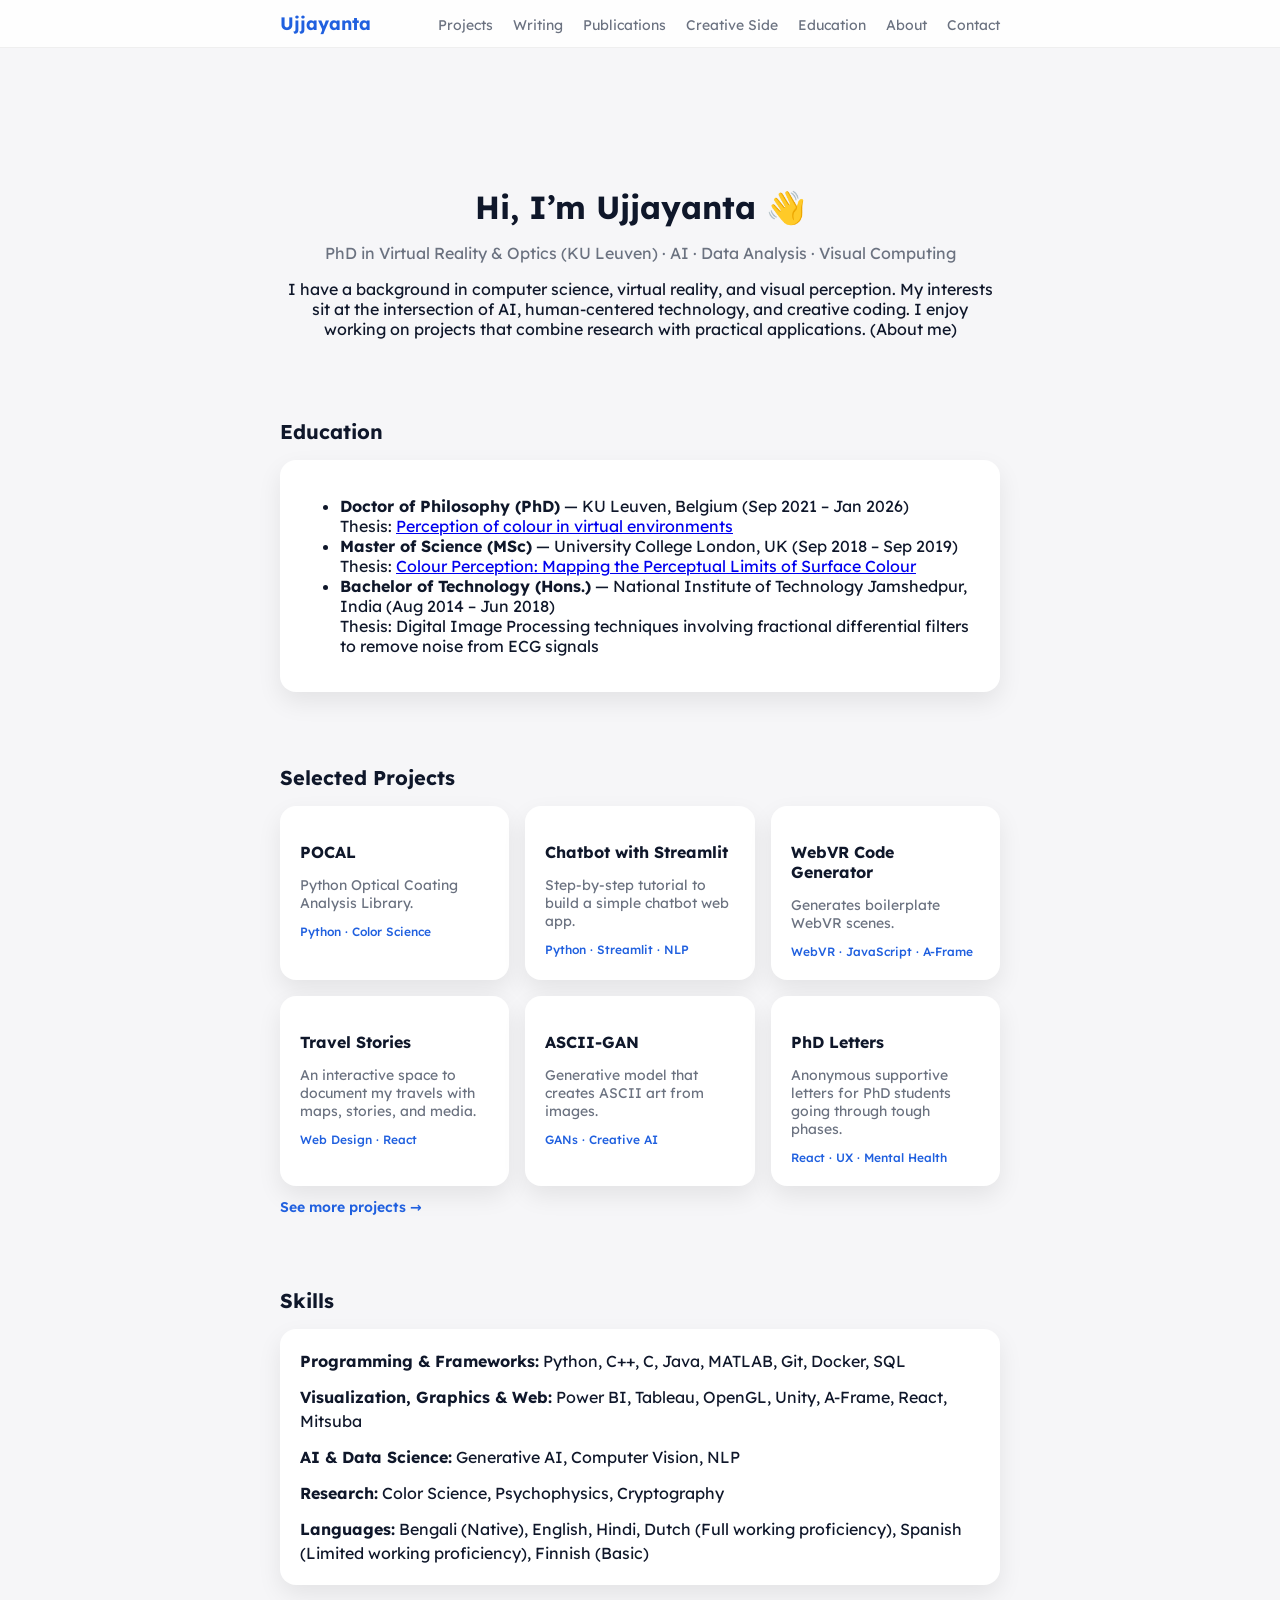
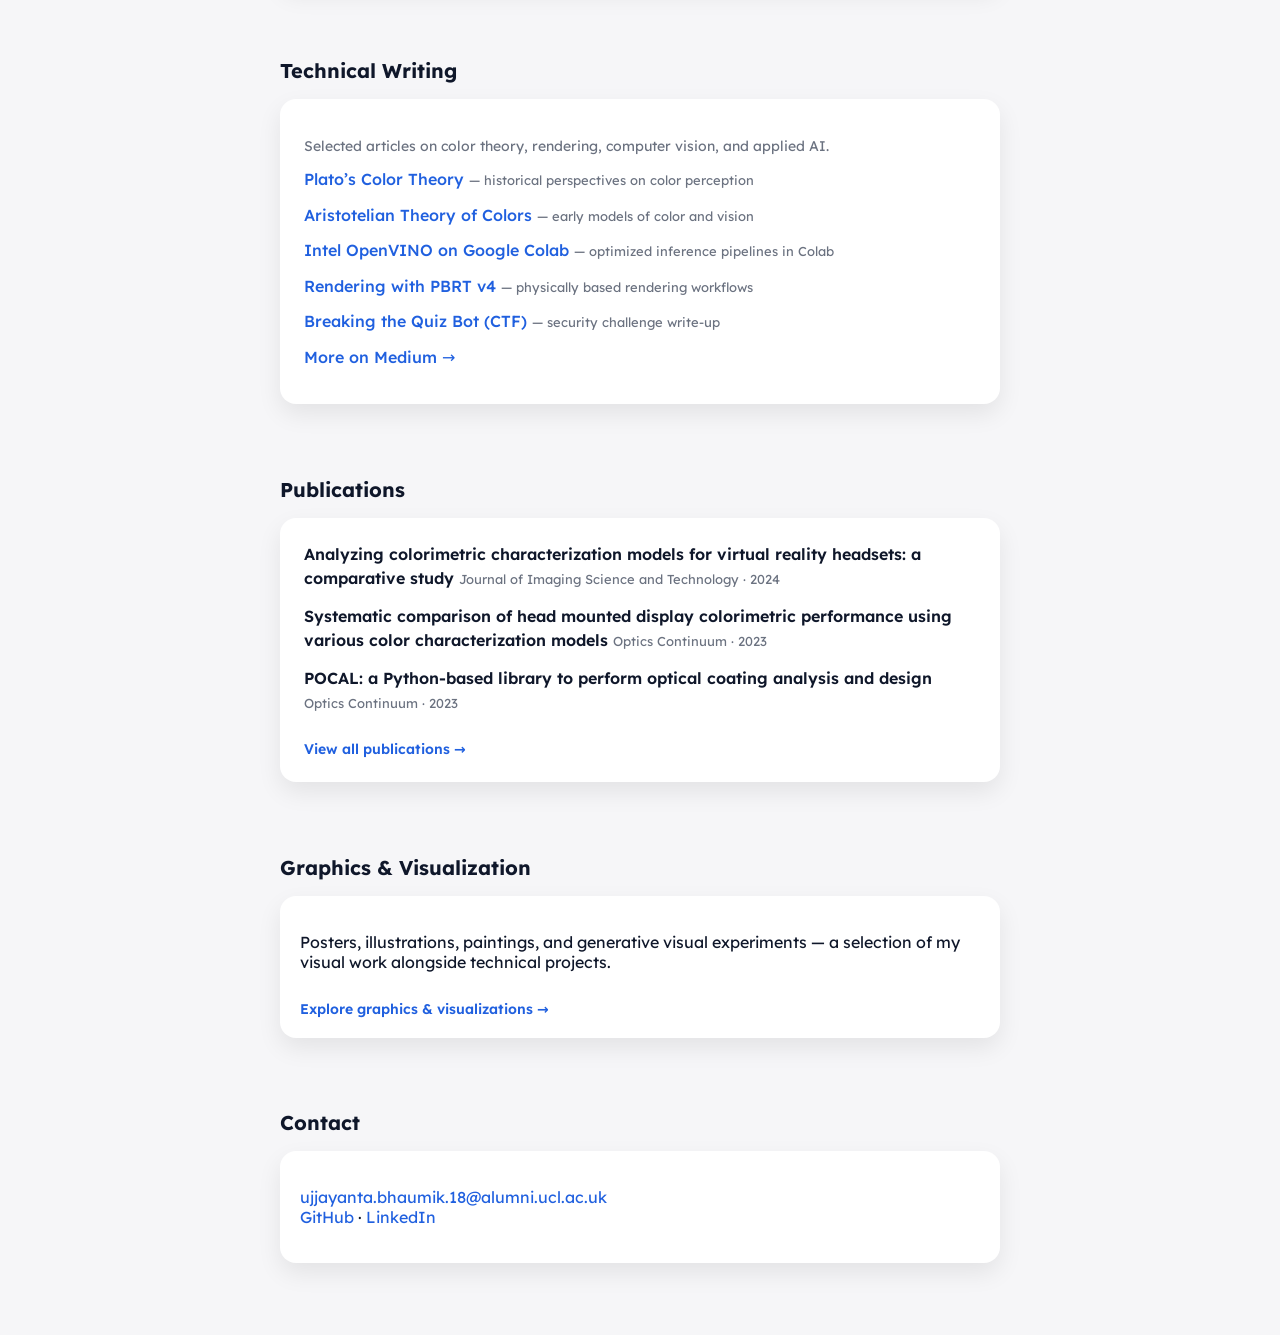
==== commit 056f46cb: "Updated portfolio" ====
--- a/index.html
+++ b/index.html
@@ -15,7 +15,7 @@
           <a href="#projects">Projects</a>
           <a href="#writing">Writing</a>
           <a href="#publications">Publications</a>
-          <a href="graphics.html">Graphics</a>
+          <a href="graphics.html">Creative Side</a>
           <a href="#education">Education</a>
           <a href="#about">About</a>
           <a href="#contact">Contact</a>
--- a/theme.css
+++ b/theme.css
@@ -26,3 +26,5 @@
   background: var(--bg-light);
   color: var(--text-main);
 }
+
+
--- a/portfolio.css
+++ b/portfolio.css
@@ -1,18 +1,22 @@
+/* ===== Base layout ===== */
 .page {
   min-height: 100vh;
   background: var(--bg-light);
   display: flex;
   flex-direction: column;
   align-items: center;
-  padding: 64px 16px;
+  padding: 96px 16px 16px; /* top padding to account for fixed header */
 }
 
 .header {
-  background: white;
-  border-bottom: 1px solid var(--border-soft);
-  position: sticky;
+  position: fixed;
   top: 0;
-  z-index: 10;
+  left: 0;
+  right: 0;
+  z-index: 99999;
+  background: rgba(255, 255, 255, 0.85);  /* translucent */
+  backdrop-filter: blur(6px);
+  border-bottom: 1px solid rgba(0, 0, 0, 0.06);
 }
 
 .header-inner {
@@ -41,6 +45,7 @@
   color: var(--primary);
 }
 
+/* ===== Hero ===== */
 .hero {
   max-width: 720px;
   margin: 64px auto 48px;
@@ -63,6 +68,7 @@
   color: var(--text-muted);
 }
 
+/* ===== Sections ===== */
 .section {
   width: 100%;
   max-width: 720px;
@@ -74,6 +80,15 @@
   margin-bottom: 16px;
 }
 
+/* ===== Cards ===== */
+.card {
+  background: var(--card);
+  border-radius: var(--radius-lg);
+  padding: 20px;
+  box-shadow: var(--shadow-soft);
+}
+
+/* ===== Project grid ===== */
 .project-grid {
   display: grid;
   grid-template-columns: repeat(auto-fit, minmax(220px, 1fr));
@@ -112,22 +127,7 @@
   font-weight: 500;
 }
 
-.card {
-  background: var(--card);
-  border-radius: var(--radius-lg);
-  padding: 20px;
-  box-shadow: var(--shadow-soft);
-}
-
-.contact-card a {
-  color: var(--primary);
-  text-decoration: none;
-}
-
-.contact-card a:hover {
-  text-decoration: underline;
-}
-
+/* ===== Writing ===== */
 .writing-card {
   padding: 24px;
 }
@@ -164,10 +164,7 @@
   font-size: 13px;
 }
 
-.more-link a {
-  font-weight: 600;
-}
-
+/* ===== Publications ===== */
 .pubs-card {
   padding: 24px;
 }
@@ -193,6 +190,20 @@
   font-size: 13px;
 }
 
+/* ===== Skills ===== */
+.skills-list {
+  list-style: none;
+  padding: 0;
+  margin: 0;
+  display: grid;
+  gap: 12px;
+}
+
+.skills-list li {
+  line-height: 1.5;
+}
+
+/* ===== Links ===== */
 .more-pubs-link {
   display: inline-block;
   margin-top: 12px;
@@ -206,6 +217,16 @@
   text-decoration: underline;
 }
 
+.contact-card a {
+  color: var(--primary);
+  text-decoration: none;
+}
+
+.contact-card a:hover {
+  text-decoration: underline;
+}
+
+/* ===== Image grids ===== */
 .image-grid {
   display: grid;
   grid-template-columns: repeat(auto-fit, minmax(220px, 1fr));
@@ -213,32 +234,32 @@
   margin-top: 12px;
 }
 
-.image-grid img {
-  width: 100%;
-  border-radius: var(--radius-md);
-  box-shadow: var(--shadow-soft);
-  object-fit: cover;
-}
-
-/* Uniform image grid */
-.image-grid {
-  display: grid;
-  grid-template-columns: repeat(auto-fit, minmax(220px, 1fr));
-  gap: 12px;
-  margin-top: 12px;
-}
+.justify-text {
+  text-align: justify;
+  max-width: 800px;
+  margin: 0 auto;
+}
+
 
 .image-grid img {
   width: 100%;
   height: 220px;
   object-fit: contain;
   background: #f6f6f6;
-}
-
-/* Subtle hover zoom for gallery images */
-.image-grid img {
+  border-radius: var(--radius-md);
+  box-shadow: var(--shadow-soft);
   transition: transform 0.2s ease, box-shadow 0.2s ease;
   cursor: zoom-in;
+}
+
+.image-grid video {
+  width: 100%;
+  height: 220px;
+  object-fit: contain;
+  background: #f6f6f6;
+  border-radius: var(--radius-md);
+  box-shadow: var(--shadow-soft);
+  transition: transform 0.2s ease, box-shadow 0.2s ease;
 }
 
 .image-grid img:hover {
@@ -246,7 +267,49 @@
   box-shadow: 0 12px 24px rgba(0, 0, 0, 0.18);
 }
 
-/* Lightbox (fullscreen image viewer) */
+/* ===== Video toggle button ===== */
+.video-toggle-btn {
+  display: block;
+  margin: 12px auto 0;
+  padding: 8px 16px;
+  background: var(--primary);
+  color: white;
+  border: none;
+  border-radius: var(--radius-md);
+  font-size: 14px;
+  cursor: pointer;
+  transition: background-color 0.2s ease;
+}
+
+.video-toggle-btn:hover {
+  background: var(--primary-dark, #0056b3);
+}
+
+/* ===== Desmos ===== */
+.desmos-item {
+  display: flex;
+  flex-direction: column;
+  gap: 10px;
+  align-items: flex-start;
+}
+
+.desmos-link {
+  font-size: 14px;
+  font-weight: 600;
+  color: var(--primary);
+  text-decoration: none;
+  padding: 6px 12px;
+  border-radius: 999px;
+  background: rgba(0, 0, 0, 0.04);
+  transition: all 0.2s ease;
+}
+
+.desmos-link:hover {
+  background: rgba(0, 0, 0, 0.08);
+  transform: translateY(-1px);
+}
+
+/* ===== Lightbox ===== */
 .lightbox {
   position: fixed;
   inset: 0;
@@ -254,7 +317,7 @@
   display: flex;
   align-items: center;
   justify-content: center;
-  z-index: 999;
+  z-index: 100000;
   opacity: 1;
   transition: opacity 0.2s ease;
 }
@@ -280,42 +343,4 @@
   color: white;
   cursor: pointer;
   user-select: none;
-}
-
-.desmos-item {
-  display: flex;
-  flex-direction: column;
-  gap: 10px;
-  align-items: flex-start;
-}
-
-.desmos-link {
-  font-size: 14px;
-  font-weight: 600;
-  color: var(--primary);
-  text-decoration: none;
-  padding: 6px 12px;
-  border-radius: 999px;
-  background: rgba(0,0,0,0.04);
-  transition: all 0.2s ease;
-}
-
-.desmos-link:hover {
-  background: rgba(0,0,0,0.08);
-  transform: translateY(-1px);
-}
-
-/* Sticky header */
-.header {
-  position: sticky;
-  top: 0;
-  z-index: 1000;
-  background: var(--bg-main);
-  backdrop-filter: blur(6px);
-}
-
-/* Optional: add subtle border when scrolling */
-.header {
-  border-bottom: 1px solid rgba(0, 0, 0, 0.06);
-}
-
+}
